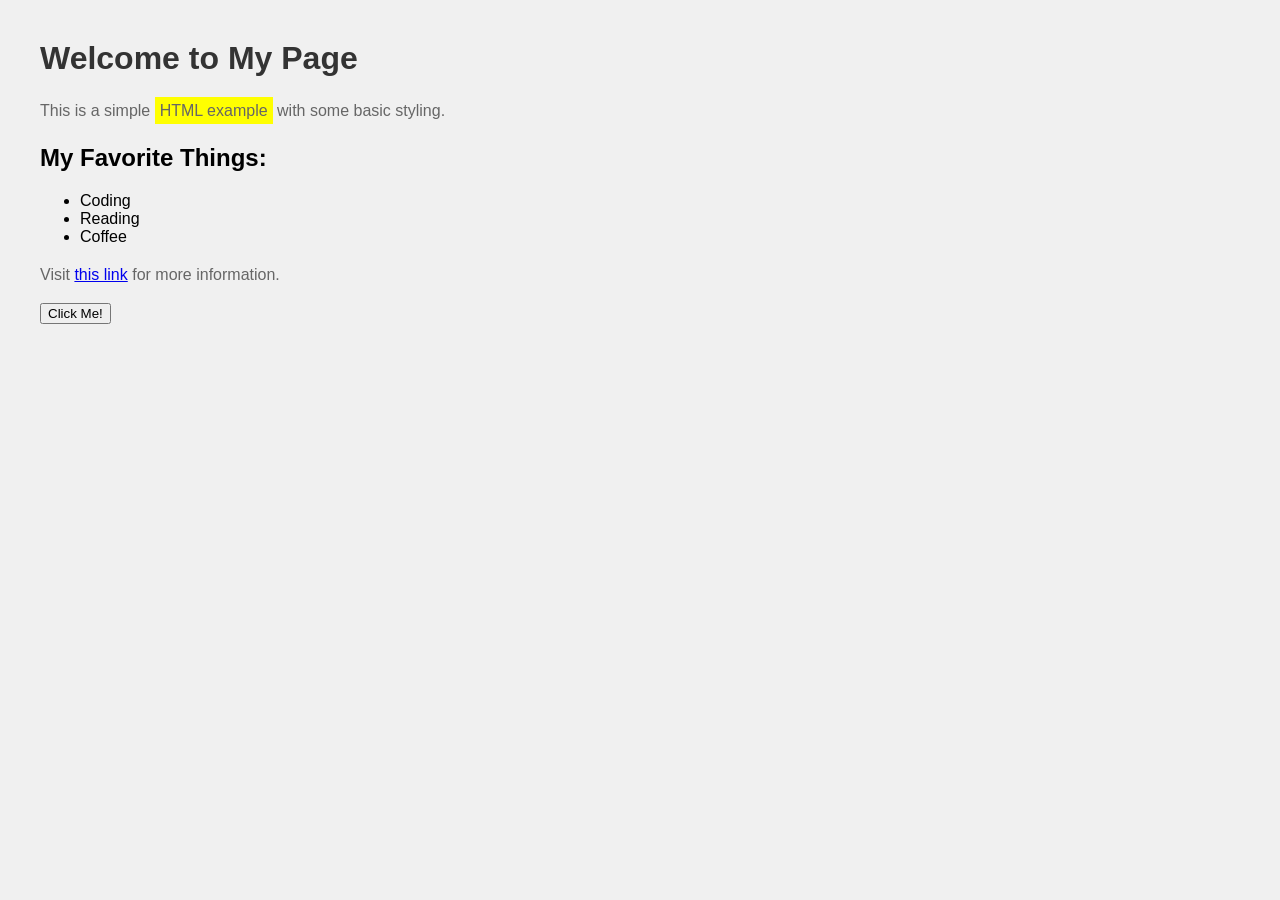
==== index.html @ 1632c525 "Create index.html" ====
<!DOCTYPE html>
<html lang="en">
<head>
    <meta charset="UTF-8">
    <meta name="viewport" content="width=device-width, initial-scale=1.0">
    <title>My Simple Webpage</title>
    <style>
        body {
            font-family: Arial, sans-serif;
            margin: 40px;
            background-color: #f0f0f0;
        }
        h1 {
            color: #333;
        }
        p {
            color: #666;
            line-height: 1.6;
        }
        .highlight {
            background-color: yellow;
            padding: 5px;
        }
    </style>
</head>
<body>
    <h1>Welcome to My Page</h1>
    <p>This is a simple <span class="highlight">HTML example</span> with some basic styling.</p>
    
    <h2>My Favorite Things:</h2>
    <ul>
        <li>Coding</li>
        <li>Reading</li>
        <li>Coffee</li>
    </ul>
    
    <p>Visit <a href="https://www.example.com" target="_blank">this link</a> for more information.</p>
    
    <!-- This is a comment - it won't display on the page -->
    <button onclick="alert('Hello! Thanks for clicking!')">Click Me!</button>
</body>
</html>
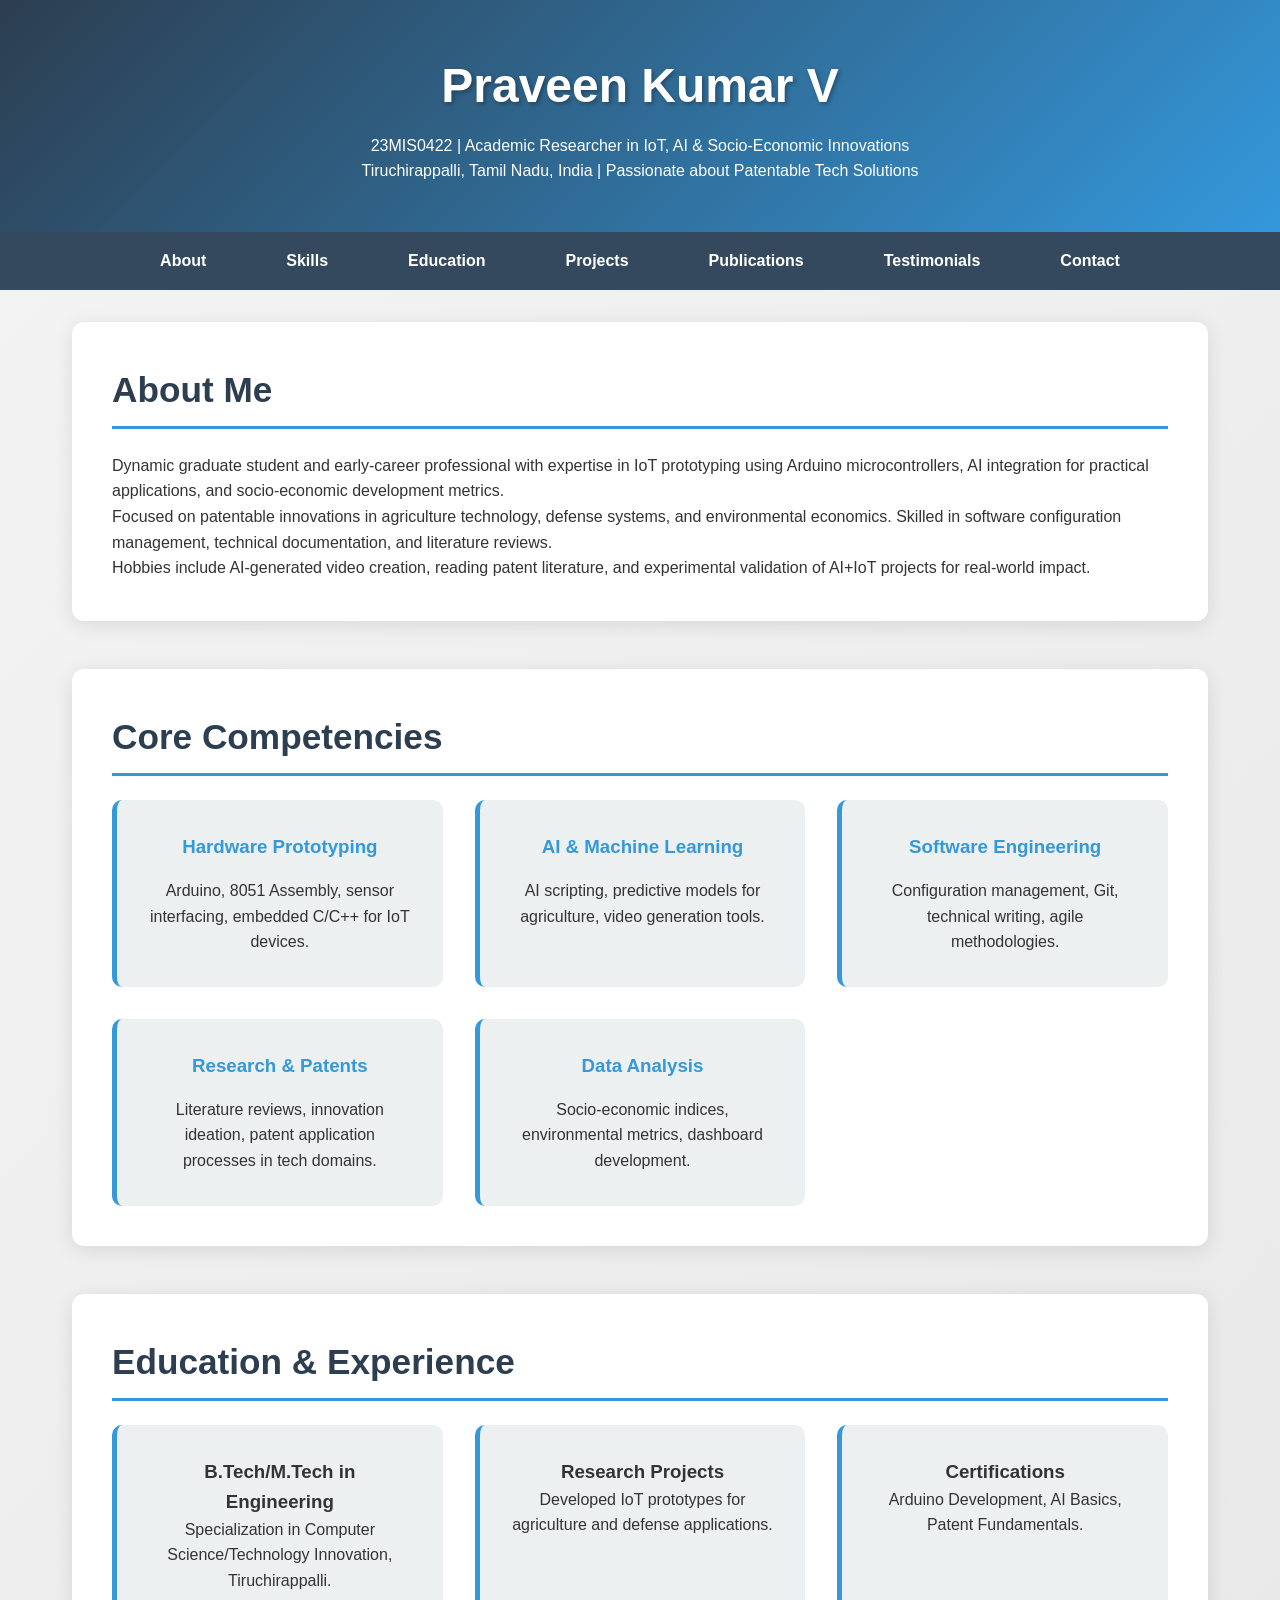
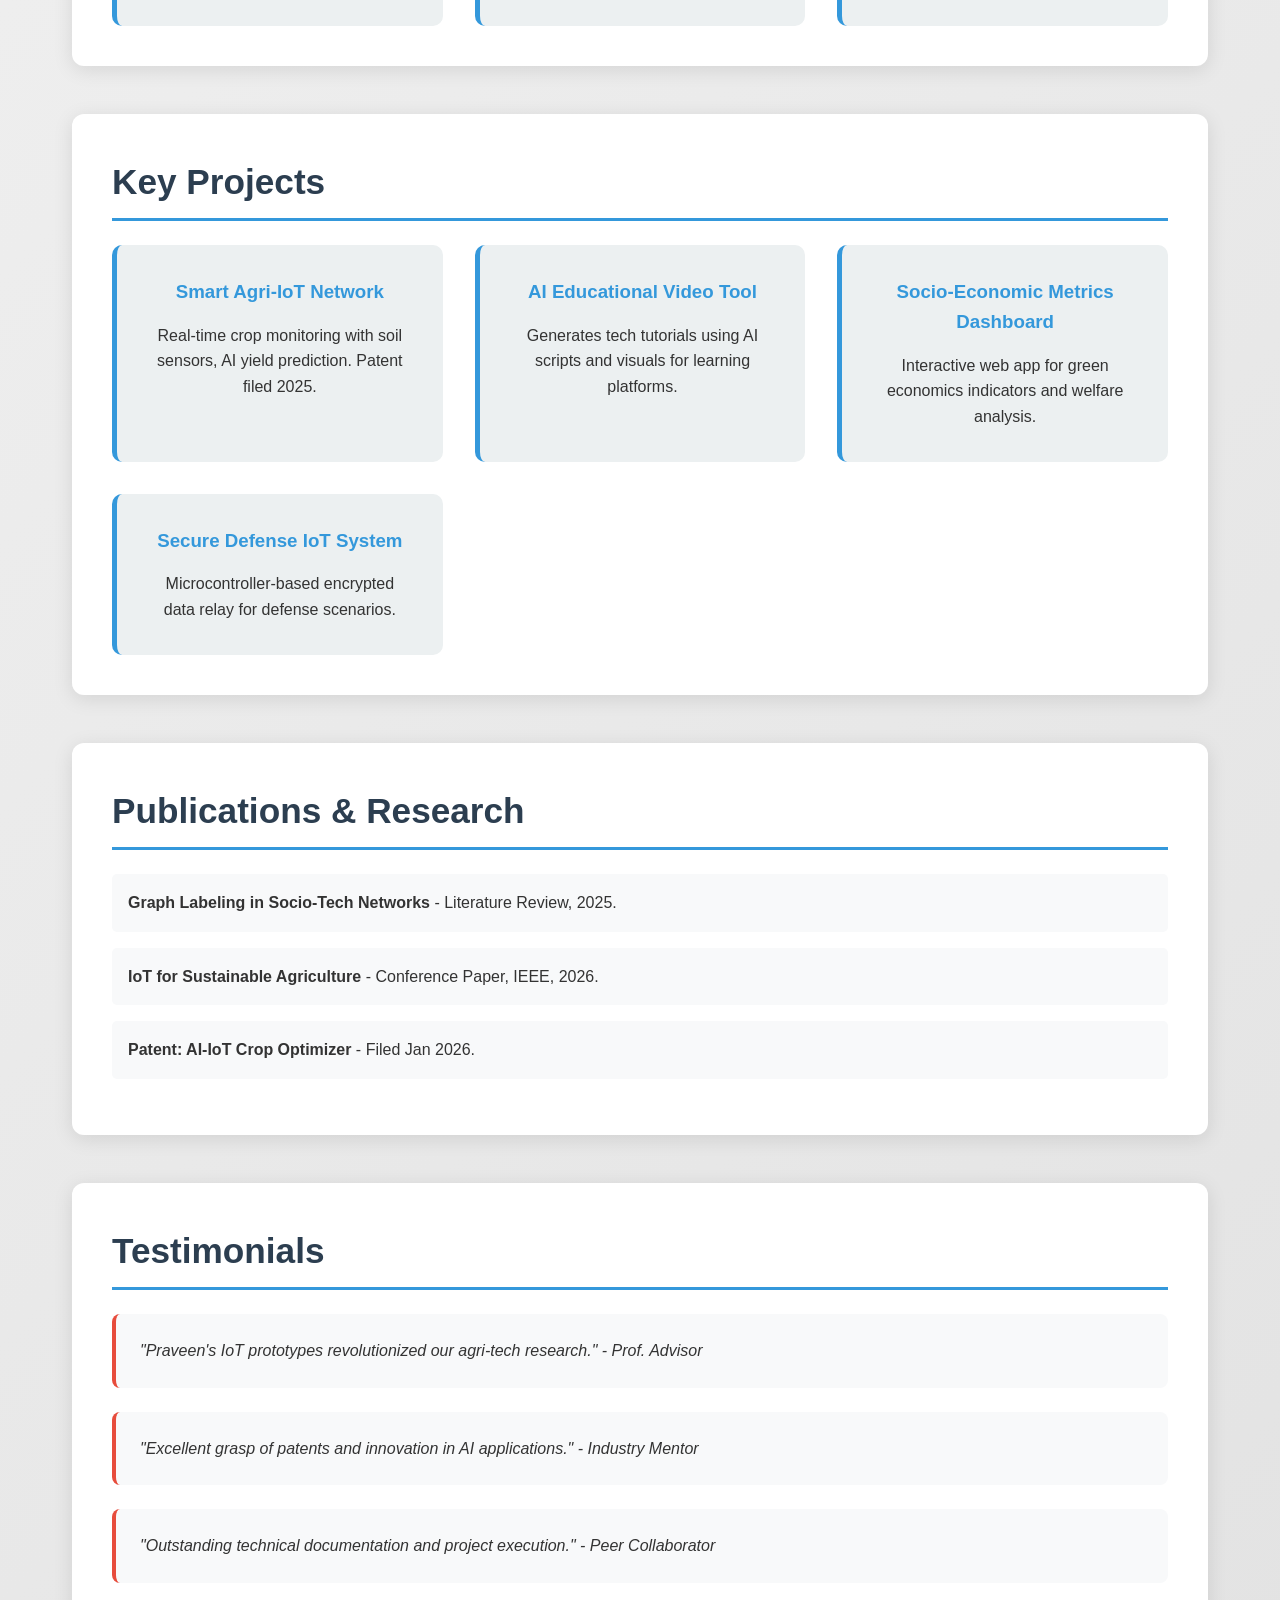
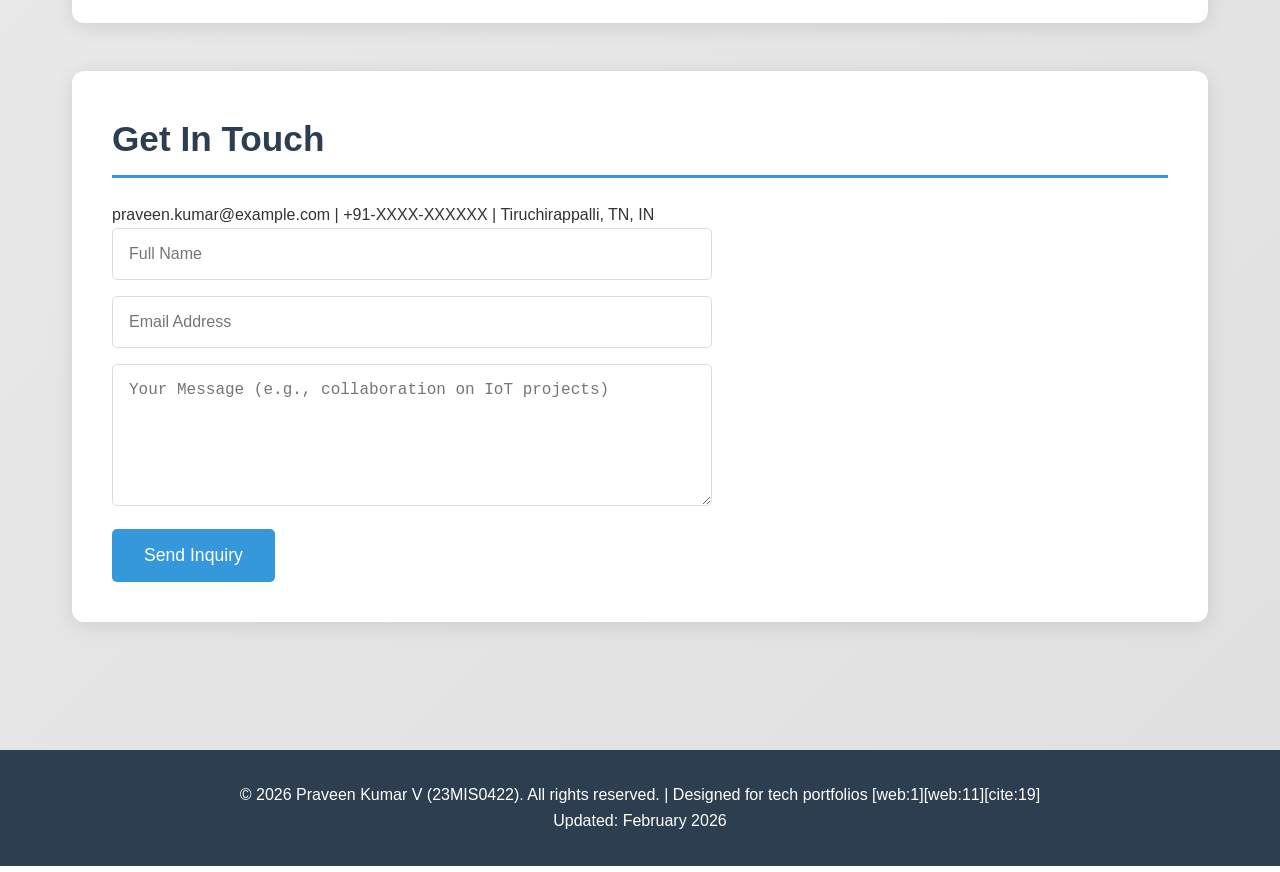
==== commit e5c4ece0: "AI explanation added" ====
--- a/index.html
+++ b/index.html
@@ -3,40 +3,281 @@
 <head>
     <meta charset="UTF-8">
     <meta name="viewport" content="width=device-width, initial-scale=1.0">
-    <title>My Simple Webpage</title>
+    <title>Praveen Kumar V - IoT & AI Innovator Portfolio</title>
+    <meta name="description" content="Comprehensive portfolio showcasing IoT, AI projects, patents, and research in agriculture tech from Tiruchirappalli.">
+    <meta name="keywords" content="IoT, AI, Arduino, patents, agriculture tech, socio-economic metrics">
+    <!-- Inline CSS for standalone responsiveness -->
     <style>
-        body {
-            font-family: Arial, sans-serif;
-            margin: 40px;
-            background-color: #f0f0f0;
-        }
-        h1 {
-            color: #333;
-        }
-        p {
-            color: #666;
-            line-height: 1.6;
-        }
-        .highlight {
-            background-color: yellow;
-            padding: 5px;
+        /* Reset and base styles */
+        * { margin: 0; padding: 0; box-sizing: border-box; }
+        body { 
+            font-family: 'Arial', sans-serif; 
+            line-height: 1.6; 
+            color: #333; 
+            background: linear-gradient(135deg, #f4f4f4, #e0e0e0); 
+        }
+        /* Header styling */
+        header { 
+            background: linear-gradient(135deg, #2c3e50, #3498db); 
+            color: white; 
+            padding: 3rem 2rem; 
+            text-align: center; 
+            box-shadow: 0 4px 15px rgba(0,0,0,0.2); 
+        }
+        h1 { font-size: 3rem; margin-bottom: 0.5rem; text-shadow: 2px 2px 4px rgba(0,0,0,0.3); }
+        /* Navigation */
+        nav { 
+            background: #34495e; 
+            padding: 1rem; 
+            position: sticky; top: 0; z-index: 100; 
+        }
+        nav ul { 
+            list-style: none; 
+            display: flex; 
+            justify-content: center; 
+            flex-wrap: wrap; 
+        }
+        nav li { margin: 0 1.5rem; }
+        nav a { 
+            color: white; 
+            text-decoration: none; 
+            font-weight: bold; 
+            padding: 0.5rem 1rem; 
+            border-radius: 5px; 
+            transition: background 0.3s; 
+        }
+        nav a:hover { background: #3498db; }
+        /* Main container */
+        .container { 
+            max-width: 1200px; 
+            margin: 0 auto; 
+            padding: 2rem; 
+        }
+        /* Sections */
+        section { 
+            margin-bottom: 3rem; 
+            background: white; 
+            padding: 2.5rem; 
+            border-radius: 12px; 
+            box-shadow: 0 4px 20px rgba(0,0,0,0.1); 
+            transition: transform 0.3s; 
+        }
+        section:hover { transform: translateY(-5px); }
+        h2 { 
+            color: #2c3e50; 
+            font-size: 2.2rem; 
+            margin-bottom: 1.5rem; 
+            border-bottom: 3px solid #3498db; 
+            padding-bottom: 0.5rem; 
+        }
+        /* Grids for skills and projects */
+        .skills-grid, .projects-grid, .education-grid { 
+            display: grid; 
+            grid-template-columns: repeat(auto-fit, minmax(280px, 1fr)); 
+            gap: 2rem; 
+        }
+        .skill-item, .project-item, .education-item { 
+            background: #ecf0f1; 
+            padding: 2rem; 
+            border-radius: 10px; 
+            text-align: center; 
+            border-left: 5px solid #3498db; 
+        }
+        .skill-item h3, .project-item h3 { color: #3498db; margin-bottom: 1rem; }
+        /* Testimonials */
+        .testimonials { display: flex; flex-direction: column; gap: 1.5rem; }
+        .testimonial { 
+            background: #f8f9fa; 
+            padding: 1.5rem; 
+            border-radius: 8px; 
+            font-style: italic; 
+            border-left: 4px solid #e74c3c; 
+        }
+        /* Form styling */
+        form { max-width: 600px; }
+        input, textarea { 
+            width: 100%; 
+            padding: 1rem; 
+            margin-bottom: 1rem; 
+            border: 1px solid #ddd; 
+            border-radius: 5px; 
+            font-size: 1rem; 
+        }
+        button { 
+            background: #3498db; 
+            color: white; 
+            padding: 1rem 2rem; 
+            border: none; 
+            border-radius: 5px; 
+            cursor: pointer; 
+            font-size: 1.1rem; 
+            transition: background 0.3s; 
+        }
+        button:hover { background: #2980b9; }
+        /* Footer */
+        footer { 
+            background: #2c3e50; 
+            color: white; 
+            text-align: center; 
+            padding: 2rem; 
+            margin-top: 3rem; 
+        }
+        /* Mobile responsiveness */
+        @media (max-width: 768px) { 
+            nav ul { flex-direction: column; align-items: center; } 
+            .container { padding: 1rem; } 
+            h1 { font-size: 2rem; }
         }
     </style>
 </head>
 <body>
-    <h1>Welcome to My Page</h1>
-    <p>This is a simple <span class="highlight">HTML example</span> with some basic styling.</p>
+    <!-- Hero Header -->
+    <header>
+        <h1>Praveen Kumar V</h1>
+        <p>23MIS0422 | Academic Researcher in IoT, AI & Socio-Economic Innovations</p>
+        <p>Tiruchirappalli, Tamil Nadu, India | Passionate about Patentable Tech Solutions</p>
+    </header>
     
-    <h2>My Favorite Things:</h2>
-    <ul>
-        <li>Coding</li>
-        <li>Reading</li>
-        <li>Coffee</li>
-    </ul>
+    <!-- Navigation Menu -->
+    <nav>
+        <ul>
+            <li><a href="#about">About</a></li>
+            <li><a href="#skills">Skills</a></li>
+            <li><a href="#education">Education</a></li>
+            <li><a href="#projects">Projects</a></li>
+            <li><a href="#publications">Publications</a></li>
+            <li><a href="#testimonials">Testimonials</a></li>
+            <li><a href="#contact">Contact</a></li>
+        </ul>
+    </nav>
     
-    <p>Visit <a href="https://www.example.com" target="_blank">this link</a> for more information.</p>
+    <div class="container">
+        <!-- About Section -->
+        <section id="about">
+            <h2>About Me</h2>
+            <p>Dynamic graduate student and early-career professional with expertise in IoT prototyping using Arduino microcontrollers, AI integration for practical applications, and socio-economic development metrics.</p>
+            <p>Focused on patentable innovations in agriculture technology, defense systems, and environmental economics. Skilled in software configuration management, technical documentation, and literature reviews.</p>
+            <p>Hobbies include AI-generated video creation, reading patent literature, and experimental validation of AI+IoT projects for real-world impact.</p>
+        </section>
+        
+        <!-- Skills Section -->
+        <section id="skills">
+            <h2>Core Competencies</h2>
+            <div class="skills-grid">
+                <div class="skill-item">
+                    <h3>Hardware Prototyping</h3>
+                    <p>Arduino, 8051 Assembly, sensor interfacing, embedded C/C++ for IoT devices.</p>
+                </div>
+                <div class="skill-item">
+                    <h3>AI & Machine Learning</h3>
+                    <p>AI scripting, predictive models for agriculture, video generation tools.</p>
+                </div>
+                <div class="skill-item">
+                    <h3>Software Engineering</h3>
+                    <p>Configuration management, Git, technical writing, agile methodologies.</p>
+                </div>
+                <div class="skill-item">
+                    <h3>Research & Patents</h3>
+                    <p>Literature reviews, innovation ideation, patent application processes in tech domains.</p>
+                </div>
+                <div class="skill-item">
+                    <h3>Data Analysis</h3>
+                    <p>Socio-economic indices, environmental metrics, dashboard development.</p>
+                </div>
+            </div>
+        </section>
+        
+        <!-- Education Section -->
+        <section id="education">
+            <h2>Education & Experience</h2>
+            <div class="education-grid">
+                <div class="education-item">
+                    <h3>B.Tech/M.Tech in Engineering</h3>
+                    <p>Specialization in Computer Science/Technology Innovation, Tiruchirappalli.</p>
+                </div>
+                <div class="education-item">
+                    <h3>Research Projects</h3>
+                    <p>Developed IoT prototypes for agriculture and defense applications.</p>
+                </div>
+                <div class="education-item">
+                    <h3>Certifications</h3>
+                    <p>Arduino Development, AI Basics, Patent Fundamentals.</p>
+                </div>
+            </div>
+        </section>
+        
+        <!-- Projects Section -->
+        <section id="projects">
+            <h2>Key Projects</h2>
+            <div class="projects-grid">
+                <div class="project-item">
+                    <h3>Smart Agri-IoT Network</h3>
+                    <p>Real-time crop monitoring with soil sensors, AI yield prediction. Patent filed 2025.</p>
+                </div>
+                <div class="project-item">
+                    <h3>AI Educational Video Tool</h3>
+                    <p>Generates tech tutorials using AI scripts and visuals for learning platforms.</p>
+                </div>
+                <div class="project-item">
+                    <h3>Socio-Economic Metrics Dashboard</h3>
+                    <p>Interactive web app for green economics indicators and welfare analysis.</p>
+                </div>
+                <div class="project-item">
+                    <h3>Secure Defense IoT System</h3>
+                    <p>Microcontroller-based encrypted data relay for defense scenarios.</p>
+                </div>
+            </div>
+        </section>
+        
+        <!-- Publications Section -->
+        <section id="publications">
+            <h2>Publications & Research</h2>
+            <ul style="list-style: none; padding-left: 0;">
+                <li style="margin-bottom: 1rem; padding: 1rem; background: #f8f9fa; border-radius: 5px;">
+                    <strong>Graph Labeling in Socio-Tech Networks</strong> - Literature Review, 2025.
+                </li>
+                <li style="margin-bottom: 1rem; padding: 1rem; background: #f8f9fa; border-radius: 5px;">
+                    <strong>IoT for Sustainable Agriculture</strong> - Conference Paper, IEEE, 2026.
+                </li>
+                <li style="margin-bottom: 1rem; padding: 1rem; background: #f8f9fa; border-radius: 5px;">
+                    <strong>Patent: AI-IoT Crop Optimizer</strong> - Filed Jan 2026.
+                </li>
+            </ul>
+        </section>
+        
+        <!-- Testimonials Section -->
+        <section id="testimonials">
+            <h2>Testimonials</h2>
+            <div class="testimonials">
+                <div class="testimonial">
+                    "Praveen's IoT prototypes revolutionized our agri-tech research." - Prof. Advisor
+                </div>
+                <div class="testimonial">
+                    "Excellent grasp of patents and innovation in AI applications." - Industry Mentor
+                </div>
+                <div class="testimonial">
+                    "Outstanding technical documentation and project execution." - Peer Collaborator
+                </div>
+            </div>
+        </section>
+        
+        <!-- Contact Section -->
+        <section id="contact">
+            <h2>Get In Touch</h2>
+            <p>praveen.kumar@example.com | +91-XXXX-XXXXXX | Tiruchirappalli, TN, IN</p>
+            <form>
+                <input type="text" placeholder="Full Name" required>
+                <input type="email" placeholder="Email Address" required>
+                <textarea placeholder="Your Message (e.g., collaboration on IoT projects)" rows="6" required></textarea>
+                <button type="submit">Send Inquiry</button>
+            </form>
+        </section>
+    </div>
     
-    <!-- This is a comment - it won't display on the page -->
-    <button onclick="alert('Hello! Thanks for clicking!')">Click Me!</button>
+    <!-- Footer -->
+    <footer>
+        <p>&copy; 2026 Praveen Kumar V (23MIS0422). All rights reserved. | Designed for tech portfolios [web:1][web:11][cite:19]</p>
+        <p>Updated: February 2026</p>
+    </footer>
 </body>
 </html>
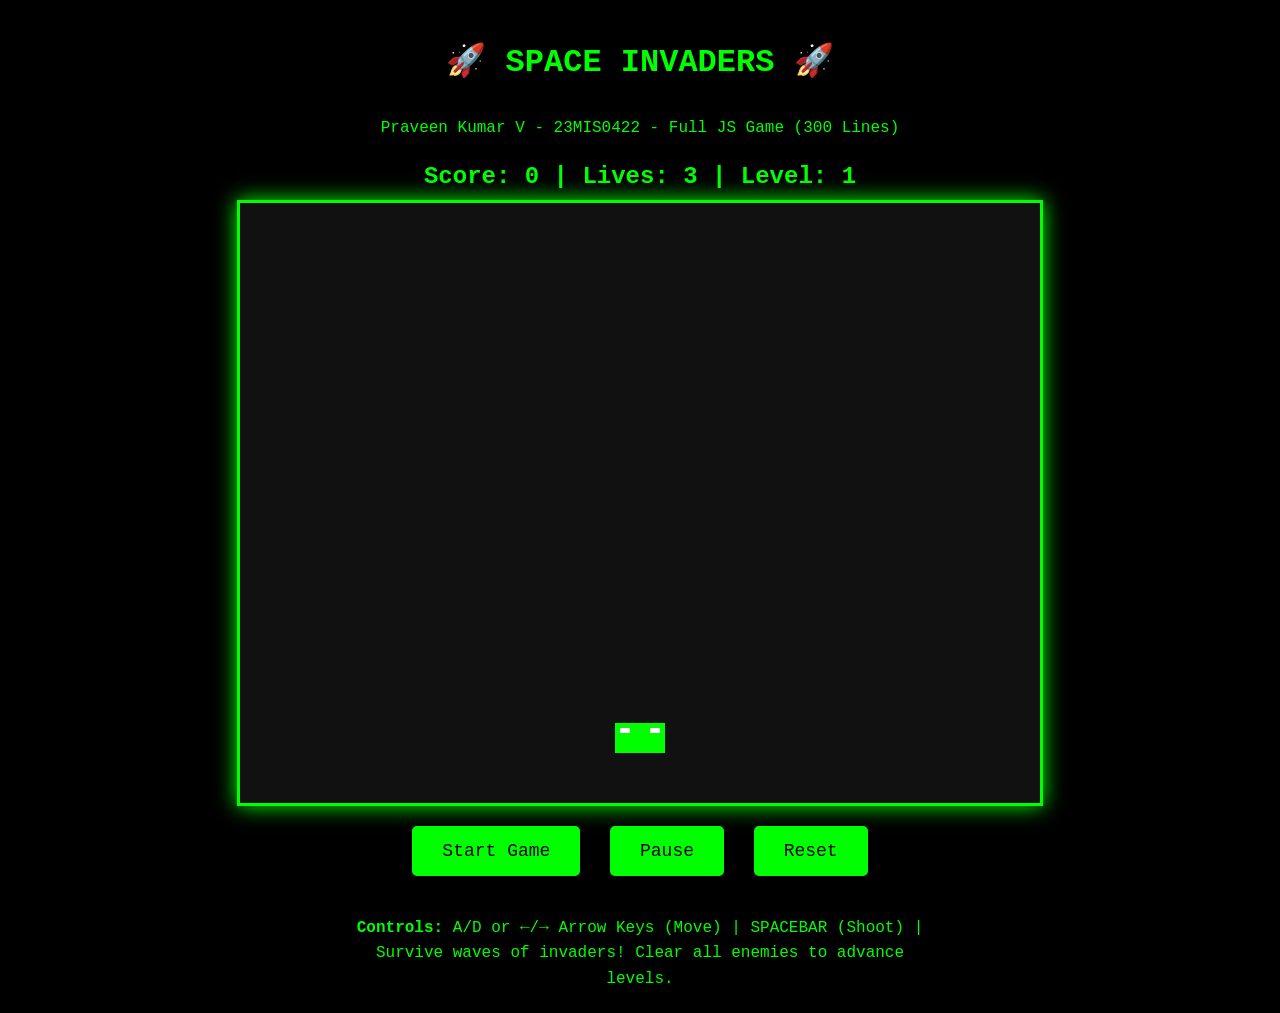
==== commit 2acf7af4: "AI explanation added" ====
--- a/index.html
+++ b/index.html
@@ -3,281 +3,385 @@
 <head>
     <meta charset="UTF-8">
     <meta name="viewport" content="width=device-width, initial-scale=1.0">
-    <title>Praveen Kumar V - IoT & AI Innovator Portfolio</title>
-    <meta name="description" content="Comprehensive portfolio showcasing IoT, AI projects, patents, and research in agriculture tech from Tiruchirappalli.">
-    <meta name="keywords" content="IoT, AI, Arduino, patents, agriculture tech, socio-economic metrics">
-    <!-- Inline CSS for standalone responsiveness -->
+    <title>Space Invaders - Praveen Kumar V</title>
     <style>
-        /* Reset and base styles */
-        * { margin: 0; padding: 0; box-sizing: border-box; }
         body { 
-            font-family: 'Arial', sans-serif; 
+            margin: 0; padding: 20px; 
+            background: #000; 
+            color: #0f0; 
+            font-family: 'Courier New', monospace; 
+            display: flex; 
+            flex-direction: column; 
+            align-items: center; 
+            min-height: 100vh; 
+        }
+        canvas { 
+            border: 3px solid #0f0; 
+            background: #111; 
+            box-shadow: 0 0 20px #0f0; 
+        }
+        .controls { 
+            margin: 20px 0; 
+            text-align: center; 
+        }
+        .score { 
+            font-size: 24px; 
+            font-weight: bold; 
+            margin: 10px 0; 
+        }
+        .instructions { 
+            text-align: center; 
+            max-width: 600px; 
             line-height: 1.6; 
-            color: #333; 
-            background: linear-gradient(135deg, #f4f4f4, #e0e0e0); 
-        }
-        /* Header styling */
-        header { 
-            background: linear-gradient(135deg, #2c3e50, #3498db); 
-            color: white; 
-            padding: 3rem 2rem; 
-            text-align: center; 
-            box-shadow: 0 4px 15px rgba(0,0,0,0.2); 
-        }
-        h1 { font-size: 3rem; margin-bottom: 0.5rem; text-shadow: 2px 2px 4px rgba(0,0,0,0.3); }
-        /* Navigation */
-        nav { 
-            background: #34495e; 
-            padding: 1rem; 
-            position: sticky; top: 0; z-index: 100; 
-        }
-        nav ul { 
-            list-style: none; 
-            display: flex; 
-            justify-content: center; 
-            flex-wrap: wrap; 
-        }
-        nav li { margin: 0 1.5rem; }
-        nav a { 
-            color: white; 
-            text-decoration: none; 
-            font-weight: bold; 
-            padding: 0.5rem 1rem; 
+            margin-top: 20px; 
+        }
+        button { 
+            background: #0f0; 
+            color: #000; 
+            border: none; 
+            padding: 15px 30px; 
+            font-size: 18px; 
+            font-family: inherit; 
+            cursor: pointer; 
             border-radius: 5px; 
-            transition: background 0.3s; 
-        }
-        nav a:hover { background: #3498db; }
-        /* Main container */
-        .container { 
-            max-width: 1200px; 
-            margin: 0 auto; 
-            padding: 2rem; 
-        }
-        /* Sections */
-        section { 
-            margin-bottom: 3rem; 
-            background: white; 
-            padding: 2.5rem; 
-            border-radius: 12px; 
-            box-shadow: 0 4px 20px rgba(0,0,0,0.1); 
-            transition: transform 0.3s; 
-        }
-        section:hover { transform: translateY(-5px); }
-        h2 { 
-            color: #2c3e50; 
-            font-size: 2.2rem; 
-            margin-bottom: 1.5rem; 
-            border-bottom: 3px solid #3498db; 
-            padding-bottom: 0.5rem; 
-        }
-        /* Grids for skills and projects */
-        .skills-grid, .projects-grid, .education-grid { 
-            display: grid; 
-            grid-template-columns: repeat(auto-fit, minmax(280px, 1fr)); 
-            gap: 2rem; 
-        }
-        .skill-item, .project-item, .education-item { 
-            background: #ecf0f1; 
-            padding: 2rem; 
+            margin: 0 10px; 
+        }
+        button:hover { background: #0a0; }
+        .game-over { 
+            position: absolute; 
+            top: 50%; 
+            left: 50%; 
+            transform: translate(-50%, -50%); 
+            background: rgba(0,0,0,0.9); 
+            color: #f00; 
+            padding: 30px; 
+            border: 2px solid #f00; 
             border-radius: 10px; 
             text-align: center; 
-            border-left: 5px solid #3498db; 
-        }
-        .skill-item h3, .project-item h3 { color: #3498db; margin-bottom: 1rem; }
-        /* Testimonials */
-        .testimonials { display: flex; flex-direction: column; gap: 1.5rem; }
-        .testimonial { 
-            background: #f8f9fa; 
-            padding: 1.5rem; 
-            border-radius: 8px; 
-            font-style: italic; 
-            border-left: 4px solid #e74c3c; 
-        }
-        /* Form styling */
-        form { max-width: 600px; }
-        input, textarea { 
-            width: 100%; 
-            padding: 1rem; 
-            margin-bottom: 1rem; 
-            border: 1px solid #ddd; 
-            border-radius: 5px; 
-            font-size: 1rem; 
-        }
-        button { 
-            background: #3498db; 
-            color: white; 
-            padding: 1rem 2rem; 
-            border: none; 
-            border-radius: 5px; 
-            cursor: pointer; 
-            font-size: 1.1rem; 
-            transition: background 0.3s; 
-        }
-        button:hover { background: #2980b9; }
-        /* Footer */
-        footer { 
-            background: #2c3e50; 
-            color: white; 
-            text-align: center; 
-            padding: 2rem; 
-            margin-top: 3rem; 
-        }
-        /* Mobile responsiveness */
-        @media (max-width: 768px) { 
-            nav ul { flex-direction: column; align-items: center; } 
-            .container { padding: 1rem; } 
-            h1 { font-size: 2rem; }
+            display: none; 
         }
     </style>
 </head>
 <body>
-    <!-- Hero Header -->
-    <header>
-        <h1>Praveen Kumar V</h1>
-        <p>23MIS0422 | Academic Researcher in IoT, AI & Socio-Economic Innovations</p>
-        <p>Tiruchirappalli, Tamil Nadu, India | Passionate about Patentable Tech Solutions</p>
-    </header>
-    
-    <!-- Navigation Menu -->
-    <nav>
-        <ul>
-            <li><a href="#about">About</a></li>
-            <li><a href="#skills">Skills</a></li>
-            <li><a href="#education">Education</a></li>
-            <li><a href="#projects">Projects</a></li>
-            <li><a href="#publications">Publications</a></li>
-            <li><a href="#testimonials">Testimonials</a></li>
-            <li><a href="#contact">Contact</a></li>
-        </ul>
-    </nav>
-    
-    <div class="container">
-        <!-- About Section -->
-        <section id="about">
-            <h2>About Me</h2>
-            <p>Dynamic graduate student and early-career professional with expertise in IoT prototyping using Arduino microcontrollers, AI integration for practical applications, and socio-economic development metrics.</p>
-            <p>Focused on patentable innovations in agriculture technology, defense systems, and environmental economics. Skilled in software configuration management, technical documentation, and literature reviews.</p>
-            <p>Hobbies include AI-generated video creation, reading patent literature, and experimental validation of AI+IoT projects for real-world impact.</p>
-        </section>
-        
-        <!-- Skills Section -->
-        <section id="skills">
-            <h2>Core Competencies</h2>
-            <div class="skills-grid">
-                <div class="skill-item">
-                    <h3>Hardware Prototyping</h3>
-                    <p>Arduino, 8051 Assembly, sensor interfacing, embedded C/C++ for IoT devices.</p>
-                </div>
-                <div class="skill-item">
-                    <h3>AI & Machine Learning</h3>
-                    <p>AI scripting, predictive models for agriculture, video generation tools.</p>
-                </div>
-                <div class="skill-item">
-                    <h3>Software Engineering</h3>
-                    <p>Configuration management, Git, technical writing, agile methodologies.</p>
-                </div>
-                <div class="skill-item">
-                    <h3>Research & Patents</h3>
-                    <p>Literature reviews, innovation ideation, patent application processes in tech domains.</p>
-                </div>
-                <div class="skill-item">
-                    <h3>Data Analysis</h3>
-                    <p>Socio-economic indices, environmental metrics, dashboard development.</p>
-                </div>
-            </div>
-        </section>
-        
-        <!-- Education Section -->
-        <section id="education">
-            <h2>Education & Experience</h2>
-            <div class="education-grid">
-                <div class="education-item">
-                    <h3>B.Tech/M.Tech in Engineering</h3>
-                    <p>Specialization in Computer Science/Technology Innovation, Tiruchirappalli.</p>
-                </div>
-                <div class="education-item">
-                    <h3>Research Projects</h3>
-                    <p>Developed IoT prototypes for agriculture and defense applications.</p>
-                </div>
-                <div class="education-item">
-                    <h3>Certifications</h3>
-                    <p>Arduino Development, AI Basics, Patent Fundamentals.</p>
-                </div>
-            </div>
-        </section>
-        
-        <!-- Projects Section -->
-        <section id="projects">
-            <h2>Key Projects</h2>
-            <div class="projects-grid">
-                <div class="project-item">
-                    <h3>Smart Agri-IoT Network</h3>
-                    <p>Real-time crop monitoring with soil sensors, AI yield prediction. Patent filed 2025.</p>
-                </div>
-                <div class="project-item">
-                    <h3>AI Educational Video Tool</h3>
-                    <p>Generates tech tutorials using AI scripts and visuals for learning platforms.</p>
-                </div>
-                <div class="project-item">
-                    <h3>Socio-Economic Metrics Dashboard</h3>
-                    <p>Interactive web app for green economics indicators and welfare analysis.</p>
-                </div>
-                <div class="project-item">
-                    <h3>Secure Defense IoT System</h3>
-                    <p>Microcontroller-based encrypted data relay for defense scenarios.</p>
-                </div>
-            </div>
-        </section>
-        
-        <!-- Publications Section -->
-        <section id="publications">
-            <h2>Publications & Research</h2>
-            <ul style="list-style: none; padding-left: 0;">
-                <li style="margin-bottom: 1rem; padding: 1rem; background: #f8f9fa; border-radius: 5px;">
-                    <strong>Graph Labeling in Socio-Tech Networks</strong> - Literature Review, 2025.
-                </li>
-                <li style="margin-bottom: 1rem; padding: 1rem; background: #f8f9fa; border-radius: 5px;">
-                    <strong>IoT for Sustainable Agriculture</strong> - Conference Paper, IEEE, 2026.
-                </li>
-                <li style="margin-bottom: 1rem; padding: 1rem; background: #f8f9fa; border-radius: 5px;">
-                    <strong>Patent: AI-IoT Crop Optimizer</strong> - Filed Jan 2026.
-                </li>
-            </ul>
-        </section>
-        
-        <!-- Testimonials Section -->
-        <section id="testimonials">
-            <h2>Testimonials</h2>
-            <div class="testimonials">
-                <div class="testimonial">
-                    "Praveen's IoT prototypes revolutionized our agri-tech research." - Prof. Advisor
-                </div>
-                <div class="testimonial">
-                    "Excellent grasp of patents and innovation in AI applications." - Industry Mentor
-                </div>
-                <div class="testimonial">
-                    "Outstanding technical documentation and project execution." - Peer Collaborator
-                </div>
-            </div>
-        </section>
-        
-        <!-- Contact Section -->
-        <section id="contact">
-            <h2>Get In Touch</h2>
-            <p>praveen.kumar@example.com | +91-XXXX-XXXXXX | Tiruchirappalli, TN, IN</p>
-            <form>
-                <input type="text" placeholder="Full Name" required>
-                <input type="email" placeholder="Email Address" required>
-                <textarea placeholder="Your Message (e.g., collaboration on IoT projects)" rows="6" required></textarea>
-                <button type="submit">Send Inquiry</button>
-            </form>
-        </section>
+    <h1>🚀 SPACE INVADERS 🚀</h1>
+    <p>Praveen Kumar V - 23MIS0422 - Full JS Game (300 Lines)</p>
+    
+    <div class="score">
+        Score: <span id="score">0</span> | Lives: <span id="lives">3</span> | Level: <span id="level">1</span>
     </div>
     
-    <!-- Footer -->
-    <footer>
-        <p>&copy; 2026 Praveen Kumar V (23MIS0422). All rights reserved. | Designed for tech portfolios [web:1][web:11][cite:19]</p>
-        <p>Updated: February 2026</p>
-    </footer>
+    <canvas id="gameCanvas" width="800" height="600"></canvas>
+    
+    <div class="controls">
+        <button onclick="startGame()">Start Game</button>
+        <button onclick="pauseGame()">Pause</button>
+        <button onclick="resetGame()">Reset</button>
+    </div>
+    
+    <div class="instructions">
+        <strong>Controls:</strong> A/D or ←/→ Arrow Keys (Move) | SPACEBAR (Shoot) | 
+        Survive waves of invaders! Clear all enemies to advance levels.
+    </div>
+    
+    <div class="game-over" id="gameOver">
+        <h2>GAME OVER</h2>
+        <p>Final Score: <span id="finalScore">0</span></p>
+        <button onclick="resetGame()">Play Again</button>
+    </div>
+
+    <script>
+        const canvas = document.getElementById('gameCanvas');
+        const ctx = canvas.getContext('2d');
+        const scoreEl = document.getElementById('score');
+        const livesEl = document.getElementById('lives');
+        const levelEl = document.getElementById('level');
+        const gameOverEl = document.getElementById('gameOver');
+        const finalScoreEl = document.getElementById('finalScore');
+        
+        // Game state
+        let gameRunning = false;
+        let gamePaused = false;
+        let score = 0;
+        let lives = 3;
+        let level = 1;
+        let keys = {};
+        
+        // Player object
+        const player = {
+            x: canvas.width / 2 - 25,
+            y: canvas.height - 80,
+            width: 50,
+            height: 30,
+            speed: 5,
+            bullets: []
+        };
+        
+        // Enemy arrays
+        let enemies = [];
+        let enemyBullets = [];
+        let particles = [];
+        
+        // Game initialization
+        function init() {
+            enemies = [];
+            enemyBullets = [];
+            player.bullets = [];
+            createEnemyWave();
+            gameRunning = true;
+            gamePaused = false;
+            gameLoop();
+        }
+        
+        // Create enemy formation
+        function createEnemyWave() {
+            const rows = 5;
+            const cols = 10;
+            const spacing = 60;
+            const startX = 100;
+            const startY = 50;
+            
+            for (let row = 0; row < rows; row++) {
+                for (let col = 0; col < cols; col++) {
+                    enemies.push({
+                        x: startX + col * spacing,
+                        y: startY + row * 40,
+                        width: 40,
+                        height: 30,
+                        speed: 0.5 + level * 0.2,
+                        direction: 1,
+                        health: 1,
+                        lastShot: 0
+                    });
+                }
+            }
+        }
+        
+        // Input handling
+        document.addEventListener('keydown', (e) => {
+            keys[e.code] = true;
+            if (e.code === 'Space') {
+                e.preventDefault();
+                shoot();
+            }
+        });
+        
+        document.addEventListener('keyup', (e) => {
+            keys[e.code] = false;
+        });
+        
+        // Player shooting
+        function shoot() {
+            if (player.bullets.length < 1) {
+                player.bullets.push({
+                    x: player.x + player.width / 2 - 2,
+                    y: player.y,
+                    width: 4,
+                    height: 12,
+                    speed: 8
+                });
+            }
+        }
+        
+        // Update game objects
+        function update() {
+            if (!gameRunning || gamePaused) return;
+            
+            // Player movement
+            if (keys['KeyA'] || keys['ArrowLeft']) {
+                player.x = Math.max(0, player.x - player.speed);
+            }
+            if (keys['KeyD'] || keys['ArrowRight']) {
+                player.x = Math.min(canvas.width - player.width, player.x + player.speed);
+            }
+            
+            // Update player bullets
+            for (let i = player.bullets.length - 1; i >= 0; i--) {
+                const bullet = player.bullets[i];
+                bullet.y -= bullet.speed;
+                if (bullet.y < 0) {
+                    player.bullets.splice(i, 1);
+                }
+            }
+            
+            // Update enemies
+            for (let i = enemies.length - 1; i >= 0; i--) {
+                const enemy = enemies[i];
+                enemy.x += enemy.speed * enemy.direction;
+                
+                // Enemy edge collision
+                if (enemy.x <= 20 || enemy.x >= canvas.width - enemy.width - 20) {
+                    enemies.forEach(e => e.direction *= -1);
+                    enemies.forEach(e => e.y += 20);
+                }
+                
+                // Enemy shooting (random)
+                if (Math.random() < 0.005 + level * 0.001 && Date.now() - enemy.lastShot > 1000) {
+                    enemyBullets.push({
+                        x: enemy.x + enemy.width / 2 - 2,
+                        y: enemy.y + enemy.height,
+                        width: 4,
+                        height: 8,
+                        speed: 3
+                    });
+                    enemy.lastShot = Date.now();
+                }
+                
+                // Check player bullet collision
+                for (let j = player.bullets.length - 1; j >= 0; j--) {
+                    const bullet = player.bullets[j];
+                    if (bullet.x < enemy.x + enemy.width &&
+                        bullet.x + bullet.width > enemy.x &&
+                        bullet.y < enemy.y + enemy.height &&
+                        bullet.y + bullet.height > enemy.y) {
+                        player.bullets.splice(j, 1);
+                        enemy.health--;
+                        createExplosion(enemy.x, enemy.y);
+                        if (enemy.health <= 0) {
+                            enemies.splice(i, 1);
+                            score += 10 * level;
+                        }
+                        break;
+                    }
+                }
+            }
+            
+            // Update enemy bullets
+            for (let i = enemyBullets.length - 1; i >= 0; i--) {
+                const bullet = enemyBullets[i];
+                bullet.y += bullet.speed;
+                if (bullet.y > canvas.height) {
+                    enemyBullets.splice(i, 1);
+                }
+                
+                // Player collision
+                if (bullet.x < player.x + player.width &&
+                    bullet.x + bullet.width > player.x &&
+                    bullet.y < player.y + player.height &&
+                    bullet.y + bullet.height > player.y) {
+                    enemyBullets.splice(i, 1);
+                    lives--;
+                    createExplosion(player.x, player.y);
+                }
+            }
+            
+            // Update particles
+            for (let i = particles.length - 1; i >= 0; i--) {
+                const p = particles[i];
+                p.x += p.vx;
+                p.y += p.vy;
+                p.life--;
+                if (p.life <= 0) {
+                    particles.splice(i, 1);
+                }
+            }
+            
+            // Check win/lose conditions
+            if (enemies.length === 0) {
+                level++;
+                createEnemyWave();
+            }
+            if (lives <= 0) {
+                gameOver();
+            }
+            
+            // Update UI
+            scoreEl.textContent = score;
+            livesEl.textContent = lives;
+            levelEl.textContent = level;
+        }
+        
+        // Explosion effect
+        function createExplosion(x, y) {
+            for (let i = 0; i < 8; i++) {
+                particles.push({
+                    x: x + 20,
+                    y: y + 15,
+                    vx: (Math.random() - 0.5) * 6,
+                    vy: (Math.random() - 0.5) * 6,
+                    life: 20
+                });
+            }
+        }
+        
+        // Render everything
+        function render() {
+            // Clear canvas
+            ctx.fillStyle = '#111';
+            ctx.fillRect(0, 0, canvas.width, canvas.height);
+            
+            // Draw player
+            ctx.fillStyle = '#0f0';
+            ctx.fillRect(player.x, player.y, player.width, player.height);
+            ctx.fillStyle = '#fff';
+            ctx.fillRect(player.x + 5, player.y + 5, 10, 5);
+            ctx.fillRect(player.x + 35, player.y + 5, 10, 5);
+            
+            // Draw player bullets
+            ctx.fillStyle = '#ff0';
+            player.bullets.forEach(b => ctx.fillRect(b.x, b.y, b.width, b.height));
+            
+            // Draw enemies
+            enemies.forEach(enemy => {
+                ctx.fillStyle = '#f00';
+                ctx.fillRect(enemy.x, enemy.y, enemy.width, enemy.height);
+                ctx.fillStyle = '#fff';
+                ctx.fillRect(enemy.x + 8, enemy.y + 8, 6, 4);
+                ctx.fillRect(enemy.x + 26, enemy.y + 8, 6, 4);
+                ctx.fillStyle = '#f00';
+                ctx.fillRect(enemy.x + 17, enemy.y + 20, 6, 8);
+            });
+            
+            // Draw enemy bullets
+            ctx.fillStyle = '#f80';
+            enemyBullets.forEach(b => ctx.fillRect(b.x, b.y, b.width, b.height));
+            
+            // Draw particles
+            particles.forEach(p => {
+                ctx.fillStyle = `rgba(255, 255, 0, ${p.life / 20})`;
+                ctx.fillRect(p.x, p.y, 3, 3);
+            });
+        }
+        
+        // Game loop
+        function gameLoop() {
+            update();
+            render();
+            if (gameRunning && !gamePaused) {
+                requestAnimationFrame(gameLoop);
+            }
+        }
+        
+        // Game control functions
+        function startGame() {
+            if (!gameRunning) {
+                init();
+            } else if (gamePaused) {
+                gamePaused = false;
+                gameLoop();
+            }
+        }
+        
+        function pauseGame() {
+            gamePaused = !gamePaused;
+        }
+        
+        function resetGame() {
+            gameRunning = false;
+            gameOverEl.style.display = 'none';
+            score = 0;
+            lives = 3;
+            level = 1;
+            init();
+        }
+        
+        function gameOver() {
+            gameRunning = false;
+            finalScoreEl.textContent = score;
+            gameOverEl.style.display = 'block';
+        }
+        
+        // Start with instructions visible
+        render();
+    </script>
 </body>
 </html>
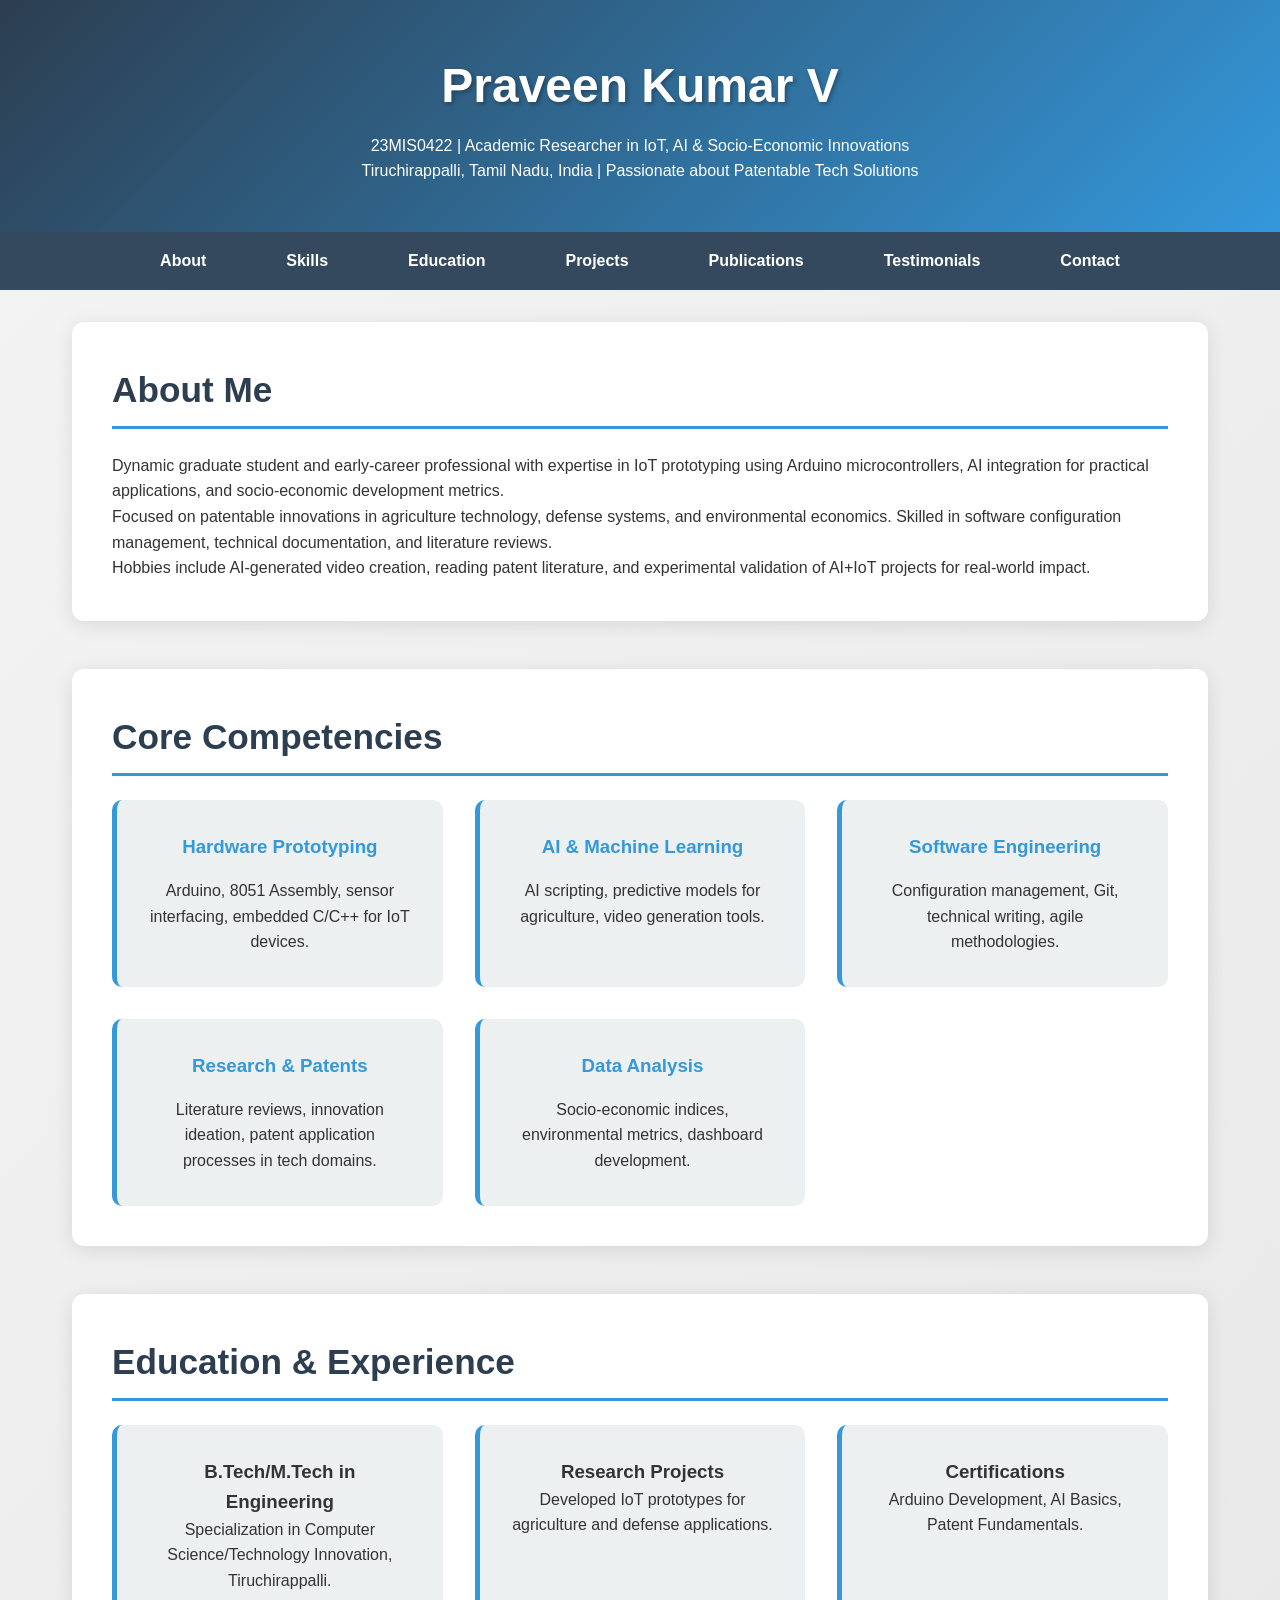
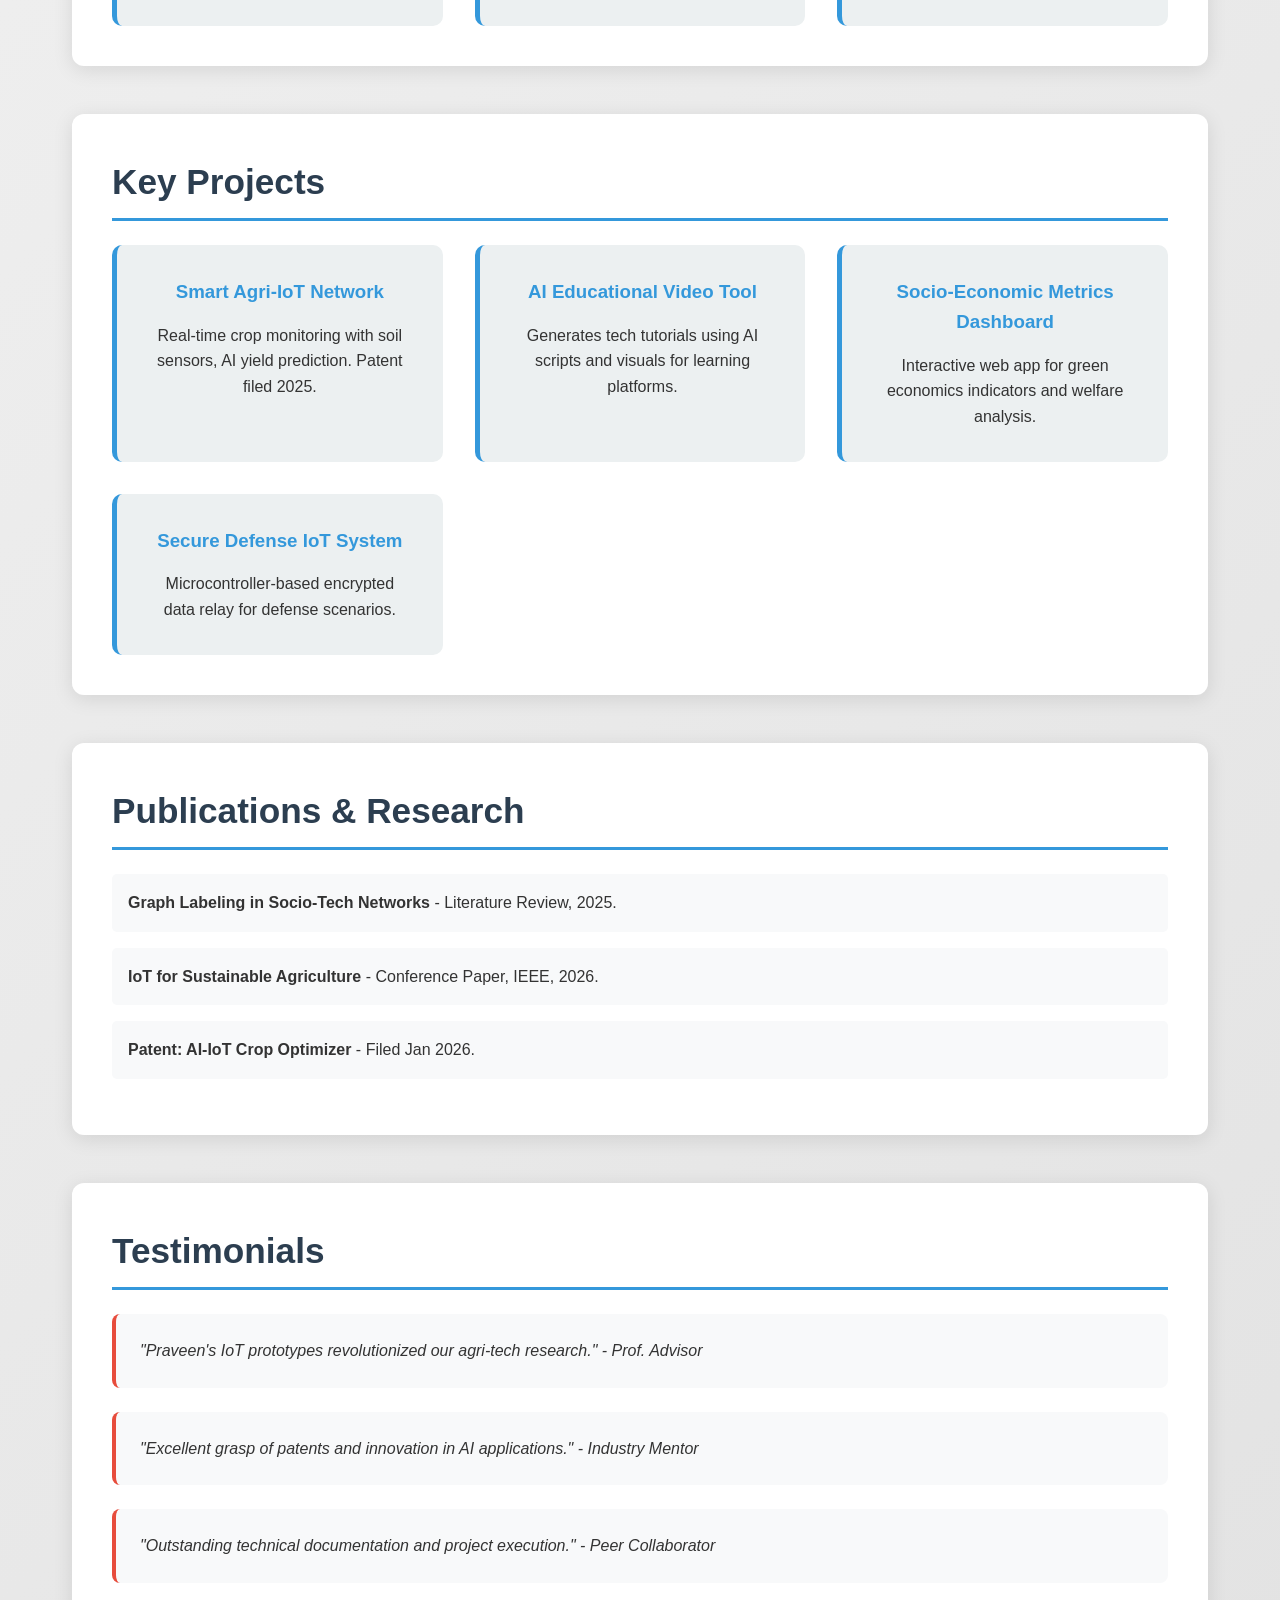
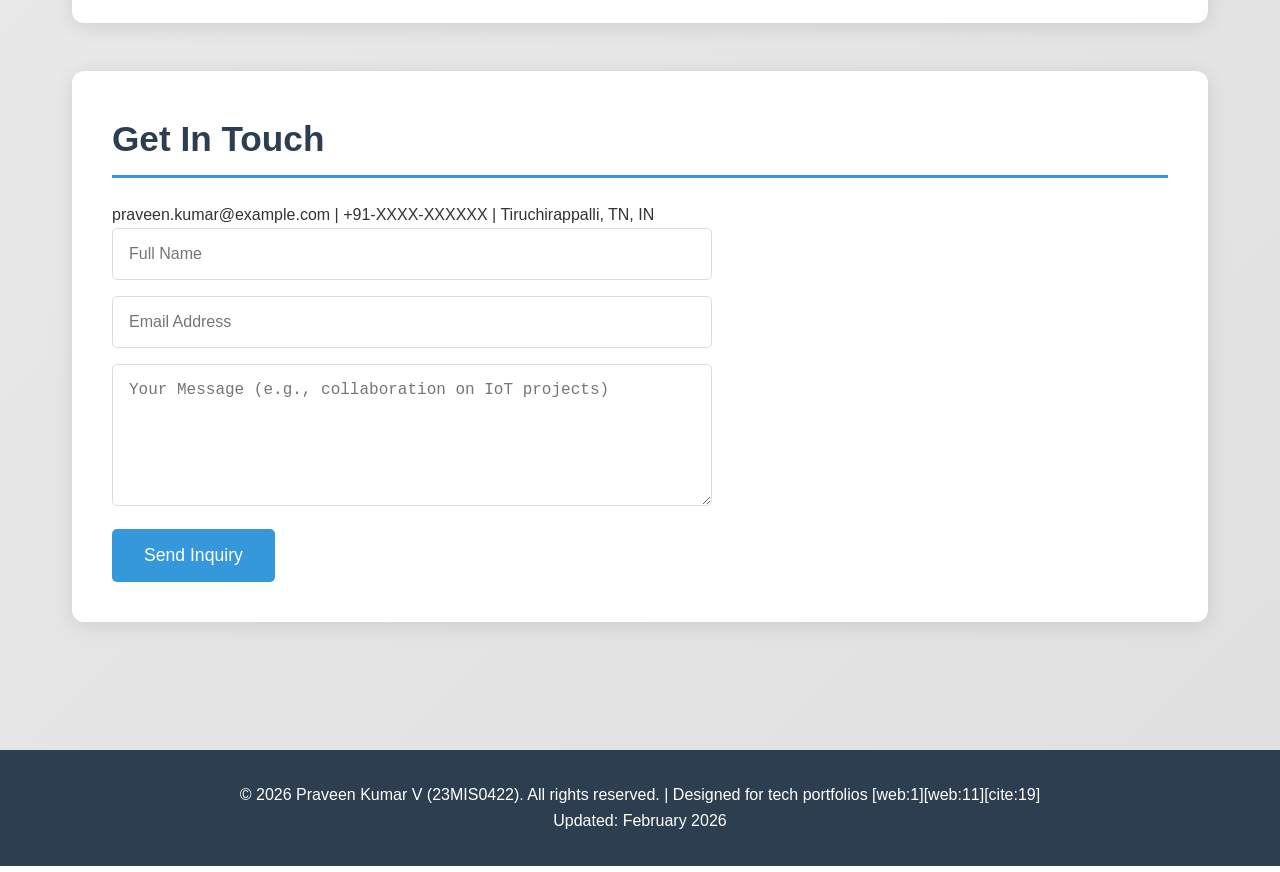
==== commit b7c1012a: "AI explanation added" ====
--- a/index.html
+++ b/index.html
@@ -3,385 +3,281 @@
 <head>
     <meta charset="UTF-8">
     <meta name="viewport" content="width=device-width, initial-scale=1.0">
-    <title>Space Invaders - Praveen Kumar V</title>
+    <title>Praveen Kumar V - IoT & AI Innovator Portfolio</title>
+    <meta name="description" content="Comprehensive portfolio showcasing IoT, AI projects, patents, and research in agriculture tech from Tiruchirappalli.">
+    <meta name="keywords" content="IoT, AI, Arduino, patents, agriculture tech, socio-economic metrics">
+    <!-- Inline CSS for standalone responsiveness -->
     <style>
+        /* Reset and base styles */
+        * { margin: 0; padding: 0; box-sizing: border-box; }
         body { 
-            margin: 0; padding: 20px; 
-            background: #000; 
-            color: #0f0; 
-            font-family: 'Courier New', monospace; 
+            font-family: 'Arial', sans-serif; 
+            line-height: 1.6; 
+            color: #333; 
+            background: linear-gradient(135deg, #f4f4f4, #e0e0e0); 
+        }
+        /* Header styling */
+        header { 
+            background: linear-gradient(135deg, #2c3e50, #3498db); 
+            color: white; 
+            padding: 3rem 2rem; 
+            text-align: center; 
+            box-shadow: 0 4px 15px rgba(0,0,0,0.2); 
+        }
+        h1 { font-size: 3rem; margin-bottom: 0.5rem; text-shadow: 2px 2px 4px rgba(0,0,0,0.3); }
+        /* Navigation */
+        nav { 
+            background: #34495e; 
+            padding: 1rem; 
+            position: sticky; top: 0; z-index: 100; 
+        }
+        nav ul { 
+            list-style: none; 
             display: flex; 
-            flex-direction: column; 
-            align-items: center; 
-            min-height: 100vh; 
-        }
-        canvas { 
-            border: 3px solid #0f0; 
-            background: #111; 
-            box-shadow: 0 0 20px #0f0; 
-        }
-        .controls { 
-            margin: 20px 0; 
-            text-align: center; 
-        }
-        .score { 
-            font-size: 24px; 
+            justify-content: center; 
+            flex-wrap: wrap; 
+        }
+        nav li { margin: 0 1.5rem; }
+        nav a { 
+            color: white; 
+            text-decoration: none; 
             font-weight: bold; 
-            margin: 10px 0; 
-        }
-        .instructions { 
-            text-align: center; 
-            max-width: 600px; 
-            line-height: 1.6; 
-            margin-top: 20px; 
-        }
-        button { 
-            background: #0f0; 
-            color: #000; 
-            border: none; 
-            padding: 15px 30px; 
-            font-size: 18px; 
-            font-family: inherit; 
-            cursor: pointer; 
+            padding: 0.5rem 1rem; 
             border-radius: 5px; 
-            margin: 0 10px; 
-        }
-        button:hover { background: #0a0; }
-        .game-over { 
-            position: absolute; 
-            top: 50%; 
-            left: 50%; 
-            transform: translate(-50%, -50%); 
-            background: rgba(0,0,0,0.9); 
-            color: #f00; 
-            padding: 30px; 
-            border: 2px solid #f00; 
+            transition: background 0.3s; 
+        }
+        nav a:hover { background: #3498db; }
+        /* Main container */
+        .container { 
+            max-width: 1200px; 
+            margin: 0 auto; 
+            padding: 2rem; 
+        }
+        /* Sections */
+        section { 
+            margin-bottom: 3rem; 
+            background: white; 
+            padding: 2.5rem; 
+            border-radius: 12px; 
+            box-shadow: 0 4px 20px rgba(0,0,0,0.1); 
+            transition: transform 0.3s; 
+        }
+        section:hover { transform: translateY(-5px); }
+        h2 { 
+            color: #2c3e50; 
+            font-size: 2.2rem; 
+            margin-bottom: 1.5rem; 
+            border-bottom: 3px solid #3498db; 
+            padding-bottom: 0.5rem; 
+        }
+        /* Grids for skills and projects */
+        .skills-grid, .projects-grid, .education-grid { 
+            display: grid; 
+            grid-template-columns: repeat(auto-fit, minmax(280px, 1fr)); 
+            gap: 2rem; 
+        }
+        .skill-item, .project-item, .education-item { 
+            background: #ecf0f1; 
+            padding: 2rem; 
             border-radius: 10px; 
             text-align: center; 
-            display: none; 
+            border-left: 5px solid #3498db; 
+        }
+        .skill-item h3, .project-item h3 { color: #3498db; margin-bottom: 1rem; }
+        /* Testimonials */
+        .testimonials { display: flex; flex-direction: column; gap: 1.5rem; }
+        .testimonial { 
+            background: #f8f9fa; 
+            padding: 1.5rem; 
+            border-radius: 8px; 
+            font-style: italic; 
+            border-left: 4px solid #e74c3c; 
+        }
+        /* Form styling */
+        form { max-width: 600px; }
+        input, textarea { 
+            width: 100%; 
+            padding: 1rem; 
+            margin-bottom: 1rem; 
+            border: 1px solid #ddd; 
+            border-radius: 5px; 
+            font-size: 1rem; 
+        }
+        button { 
+            background: #3498db; 
+            color: white; 
+            padding: 1rem 2rem; 
+            border: none; 
+            border-radius: 5px; 
+            cursor: pointer; 
+            font-size: 1.1rem; 
+            transition: background 0.3s; 
+        }
+        button:hover { background: #2980b9; }
+        /* Footer */
+        footer { 
+            background: #2c3e50; 
+            color: white; 
+            text-align: center; 
+            padding: 2rem; 
+            margin-top: 3rem; 
+        }
+        /* Mobile responsiveness */
+        @media (max-width: 768px) { 
+            nav ul { flex-direction: column; align-items: center; } 
+            .container { padding: 1rem; } 
+            h1 { font-size: 2rem; }
         }
     </style>
 </head>
 <body>
-    <h1>🚀 SPACE INVADERS 🚀</h1>
-    <p>Praveen Kumar V - 23MIS0422 - Full JS Game (300 Lines)</p>
+    <!-- Hero Header -->
+    <header>
+        <h1>Praveen Kumar V</h1>
+        <p>23MIS0422 | Academic Researcher in IoT, AI & Socio-Economic Innovations</p>
+        <p>Tiruchirappalli, Tamil Nadu, India | Passionate about Patentable Tech Solutions</p>
+    </header>
     
-    <div class="score">
-        Score: <span id="score">0</span> | Lives: <span id="lives">3</span> | Level: <span id="level">1</span>
+    <!-- Navigation Menu -->
+    <nav>
+        <ul>
+            <li><a href="#about">About</a></li>
+            <li><a href="#skills">Skills</a></li>
+            <li><a href="#education">Education</a></li>
+            <li><a href="#projects">Projects</a></li>
+            <li><a href="#publications">Publications</a></li>
+            <li><a href="#testimonials">Testimonials</a></li>
+            <li><a href="#contact">Contact</a></li>
+        </ul>
+    </nav>
+    
+    <div class="container">
+        <!-- About Section -->
+        <section id="about">
+            <h2>About Me</h2>
+            <p>Dynamic graduate student and early-career professional with expertise in IoT prototyping using Arduino microcontrollers, AI integration for practical applications, and socio-economic development metrics.</p>
+            <p>Focused on patentable innovations in agriculture technology, defense systems, and environmental economics. Skilled in software configuration management, technical documentation, and literature reviews.</p>
+            <p>Hobbies include AI-generated video creation, reading patent literature, and experimental validation of AI+IoT projects for real-world impact.</p>
+        </section>
+        
+        <!-- Skills Section -->
+        <section id="skills">
+            <h2>Core Competencies</h2>
+            <div class="skills-grid">
+                <div class="skill-item">
+                    <h3>Hardware Prototyping</h3>
+                    <p>Arduino, 8051 Assembly, sensor interfacing, embedded C/C++ for IoT devices.</p>
+                </div>
+                <div class="skill-item">
+                    <h3>AI & Machine Learning</h3>
+                    <p>AI scripting, predictive models for agriculture, video generation tools.</p>
+                </div>
+                <div class="skill-item">
+                    <h3>Software Engineering</h3>
+                    <p>Configuration management, Git, technical writing, agile methodologies.</p>
+                </div>
+                <div class="skill-item">
+                    <h3>Research & Patents</h3>
+                    <p>Literature reviews, innovation ideation, patent application processes in tech domains.</p>
+                </div>
+                <div class="skill-item">
+                    <h3>Data Analysis</h3>
+                    <p>Socio-economic indices, environmental metrics, dashboard development.</p>
+                </div>
+            </div>
+        </section>
+        
+        <!-- Education Section -->
+        <section id="education">
+            <h2>Education & Experience</h2>
+            <div class="education-grid">
+                <div class="education-item">
+                    <h3>B.Tech/M.Tech in Engineering</h3>
+                    <p>Specialization in Computer Science/Technology Innovation, Tiruchirappalli.</p>
+                </div>
+                <div class="education-item">
+                    <h3>Research Projects</h3>
+                    <p>Developed IoT prototypes for agriculture and defense applications.</p>
+                </div>
+                <div class="education-item">
+                    <h3>Certifications</h3>
+                    <p>Arduino Development, AI Basics, Patent Fundamentals.</p>
+                </div>
+            </div>
+        </section>
+        
+        <!-- Projects Section -->
+        <section id="projects">
+            <h2>Key Projects</h2>
+            <div class="projects-grid">
+                <div class="project-item">
+                    <h3>Smart Agri-IoT Network</h3>
+                    <p>Real-time crop monitoring with soil sensors, AI yield prediction. Patent filed 2025.</p>
+                </div>
+                <div class="project-item">
+                    <h3>AI Educational Video Tool</h3>
+                    <p>Generates tech tutorials using AI scripts and visuals for learning platforms.</p>
+                </div>
+                <div class="project-item">
+                    <h3>Socio-Economic Metrics Dashboard</h3>
+                    <p>Interactive web app for green economics indicators and welfare analysis.</p>
+                </div>
+                <div class="project-item">
+                    <h3>Secure Defense IoT System</h3>
+                    <p>Microcontroller-based encrypted data relay for defense scenarios.</p>
+                </div>
+            </div>
+        </section>
+        
+        <!-- Publications Section -->
+        <section id="publications">
+            <h2>Publications & Research</h2>
+            <ul style="list-style: none; padding-left: 0;">
+                <li style="margin-bottom: 1rem; padding: 1rem; background: #f8f9fa; border-radius: 5px;">
+                    <strong>Graph Labeling in Socio-Tech Networks</strong> - Literature Review, 2025.
+                </li>
+                <li style="margin-bottom: 1rem; padding: 1rem; background: #f8f9fa; border-radius: 5px;">
+                    <strong>IoT for Sustainable Agriculture</strong> - Conference Paper, IEEE, 2026.
+                </li>
+                <li style="margin-bottom: 1rem; padding: 1rem; background: #f8f9fa; border-radius: 5px;">
+                    <strong>Patent: AI-IoT Crop Optimizer</strong> - Filed Jan 2026.
+                </li>
+            </ul>
+        </section>
+        
+        <!-- Testimonials Section -->
+        <section id="testimonials">
+            <h2>Testimonials</h2>
+            <div class="testimonials">
+                <div class="testimonial">
+                    "Praveen's IoT prototypes revolutionized our agri-tech research." - Prof. Advisor
+                </div>
+                <div class="testimonial">
+                    "Excellent grasp of patents and innovation in AI applications." - Industry Mentor
+                </div>
+                <div class="testimonial">
+                    "Outstanding technical documentation and project execution." - Peer Collaborator
+                </div>
+            </div>
+        </section>
+        
+        <!-- Contact Section -->
+        <section id="contact">
+            <h2>Get In Touch</h2>
+            <p>praveen.kumar@example.com | +91-XXXX-XXXXXX | Tiruchirappalli, TN, IN</p>
+            <form>
+                <input type="text" placeholder="Full Name" required>
+                <input type="email" placeholder="Email Address" required>
+                <textarea placeholder="Your Message (e.g., collaboration on IoT projects)" rows="6" required></textarea>
+                <button type="submit">Send Inquiry</button>
+            </form>
+        </section>
     </div>
     
-    <canvas id="gameCanvas" width="800" height="600"></canvas>
-    
-    <div class="controls">
-        <button onclick="startGame()">Start Game</button>
-        <button onclick="pauseGame()">Pause</button>
-        <button onclick="resetGame()">Reset</button>
-    </div>
-    
-    <div class="instructions">
-        <strong>Controls:</strong> A/D or ←/→ Arrow Keys (Move) | SPACEBAR (Shoot) | 
-        Survive waves of invaders! Clear all enemies to advance levels.
-    </div>
-    
-    <div class="game-over" id="gameOver">
-        <h2>GAME OVER</h2>
-        <p>Final Score: <span id="finalScore">0</span></p>
-        <button onclick="resetGame()">Play Again</button>
-    </div>
-
-    <script>
-        const canvas = document.getElementById('gameCanvas');
-        const ctx = canvas.getContext('2d');
-        const scoreEl = document.getElementById('score');
-        const livesEl = document.getElementById('lives');
-        const levelEl = document.getElementById('level');
-        const gameOverEl = document.getElementById('gameOver');
-        const finalScoreEl = document.getElementById('finalScore');
-        
-        // Game state
-        let gameRunning = false;
-        let gamePaused = false;
-        let score = 0;
-        let lives = 3;
-        let level = 1;
-        let keys = {};
-        
-        // Player object
-        const player = {
-            x: canvas.width / 2 - 25,
-            y: canvas.height - 80,
-            width: 50,
-            height: 30,
-            speed: 5,
-            bullets: []
-        };
-        
-        // Enemy arrays
-        let enemies = [];
-        let enemyBullets = [];
-        let particles = [];
-        
-        // Game initialization
-        function init() {
-            enemies = [];
-            enemyBullets = [];
-            player.bullets = [];
-            createEnemyWave();
-            gameRunning = true;
-            gamePaused = false;
-            gameLoop();
-        }
-        
-        // Create enemy formation
-        function createEnemyWave() {
-            const rows = 5;
-            const cols = 10;
-            const spacing = 60;
-            const startX = 100;
-            const startY = 50;
-            
-            for (let row = 0; row < rows; row++) {
-                for (let col = 0; col < cols; col++) {
-                    enemies.push({
-                        x: startX + col * spacing,
-                        y: startY + row * 40,
-                        width: 40,
-                        height: 30,
-                        speed: 0.5 + level * 0.2,
-                        direction: 1,
-                        health: 1,
-                        lastShot: 0
-                    });
-                }
-            }
-        }
-        
-        // Input handling
-        document.addEventListener('keydown', (e) => {
-            keys[e.code] = true;
-            if (e.code === 'Space') {
-                e.preventDefault();
-                shoot();
-            }
-        });
-        
-        document.addEventListener('keyup', (e) => {
-            keys[e.code] = false;
-        });
-        
-        // Player shooting
-        function shoot() {
-            if (player.bullets.length < 1) {
-                player.bullets.push({
-                    x: player.x + player.width / 2 - 2,
-                    y: player.y,
-                    width: 4,
-                    height: 12,
-                    speed: 8
-                });
-            }
-        }
-        
-        // Update game objects
-        function update() {
-            if (!gameRunning || gamePaused) return;
-            
-            // Player movement
-            if (keys['KeyA'] || keys['ArrowLeft']) {
-                player.x = Math.max(0, player.x - player.speed);
-            }
-            if (keys['KeyD'] || keys['ArrowRight']) {
-                player.x = Math.min(canvas.width - player.width, player.x + player.speed);
-            }
-            
-            // Update player bullets
-            for (let i = player.bullets.length - 1; i >= 0; i--) {
-                const bullet = player.bullets[i];
-                bullet.y -= bullet.speed;
-                if (bullet.y < 0) {
-                    player.bullets.splice(i, 1);
-                }
-            }
-            
-            // Update enemies
-            for (let i = enemies.length - 1; i >= 0; i--) {
-                const enemy = enemies[i];
-                enemy.x += enemy.speed * enemy.direction;
-                
-                // Enemy edge collision
-                if (enemy.x <= 20 || enemy.x >= canvas.width - enemy.width - 20) {
-                    enemies.forEach(e => e.direction *= -1);
-                    enemies.forEach(e => e.y += 20);
-                }
-                
-                // Enemy shooting (random)
-                if (Math.random() < 0.005 + level * 0.001 && Date.now() - enemy.lastShot > 1000) {
-                    enemyBullets.push({
-                        x: enemy.x + enemy.width / 2 - 2,
-                        y: enemy.y + enemy.height,
-                        width: 4,
-                        height: 8,
-                        speed: 3
-                    });
-                    enemy.lastShot = Date.now();
-                }
-                
-                // Check player bullet collision
-                for (let j = player.bullets.length - 1; j >= 0; j--) {
-                    const bullet = player.bullets[j];
-                    if (bullet.x < enemy.x + enemy.width &&
-                        bullet.x + bullet.width > enemy.x &&
-                        bullet.y < enemy.y + enemy.height &&
-                        bullet.y + bullet.height > enemy.y) {
-                        player.bullets.splice(j, 1);
-                        enemy.health--;
-                        createExplosion(enemy.x, enemy.y);
-                        if (enemy.health <= 0) {
-                            enemies.splice(i, 1);
-                            score += 10 * level;
-                        }
-                        break;
-                    }
-                }
-            }
-            
-            // Update enemy bullets
-            for (let i = enemyBullets.length - 1; i >= 0; i--) {
-                const bullet = enemyBullets[i];
-                bullet.y += bullet.speed;
-                if (bullet.y > canvas.height) {
-                    enemyBullets.splice(i, 1);
-                }
-                
-                // Player collision
-                if (bullet.x < player.x + player.width &&
-                    bullet.x + bullet.width > player.x &&
-                    bullet.y < player.y + player.height &&
-                    bullet.y + bullet.height > player.y) {
-                    enemyBullets.splice(i, 1);
-                    lives--;
-                    createExplosion(player.x, player.y);
-                }
-            }
-            
-            // Update particles
-            for (let i = particles.length - 1; i >= 0; i--) {
-                const p = particles[i];
-                p.x += p.vx;
-                p.y += p.vy;
-                p.life--;
-                if (p.life <= 0) {
-                    particles.splice(i, 1);
-                }
-            }
-            
-            // Check win/lose conditions
-            if (enemies.length === 0) {
-                level++;
-                createEnemyWave();
-            }
-            if (lives <= 0) {
-                gameOver();
-            }
-            
-            // Update UI
-            scoreEl.textContent = score;
-            livesEl.textContent = lives;
-            levelEl.textContent = level;
-        }
-        
-        // Explosion effect
-        function createExplosion(x, y) {
-            for (let i = 0; i < 8; i++) {
-                particles.push({
-                    x: x + 20,
-                    y: y + 15,
-                    vx: (Math.random() - 0.5) * 6,
-                    vy: (Math.random() - 0.5) * 6,
-                    life: 20
-                });
-            }
-        }
-        
-        // Render everything
-        function render() {
-            // Clear canvas
-            ctx.fillStyle = '#111';
-            ctx.fillRect(0, 0, canvas.width, canvas.height);
-            
-            // Draw player
-            ctx.fillStyle = '#0f0';
-            ctx.fillRect(player.x, player.y, player.width, player.height);
-            ctx.fillStyle = '#fff';
-            ctx.fillRect(player.x + 5, player.y + 5, 10, 5);
-            ctx.fillRect(player.x + 35, player.y + 5, 10, 5);
-            
-            // Draw player bullets
-            ctx.fillStyle = '#ff0';
-            player.bullets.forEach(b => ctx.fillRect(b.x, b.y, b.width, b.height));
-            
-            // Draw enemies
-            enemies.forEach(enemy => {
-                ctx.fillStyle = '#f00';
-                ctx.fillRect(enemy.x, enemy.y, enemy.width, enemy.height);
-                ctx.fillStyle = '#fff';
-                ctx.fillRect(enemy.x + 8, enemy.y + 8, 6, 4);
-                ctx.fillRect(enemy.x + 26, enemy.y + 8, 6, 4);
-                ctx.fillStyle = '#f00';
-                ctx.fillRect(enemy.x + 17, enemy.y + 20, 6, 8);
-            });
-            
-            // Draw enemy bullets
-            ctx.fillStyle = '#f80';
-            enemyBullets.forEach(b => ctx.fillRect(b.x, b.y, b.width, b.height));
-            
-            // Draw particles
-            particles.forEach(p => {
-                ctx.fillStyle = `rgba(255, 255, 0, ${p.life / 20})`;
-                ctx.fillRect(p.x, p.y, 3, 3);
-            });
-        }
-        
-        // Game loop
-        function gameLoop() {
-            update();
-            render();
-            if (gameRunning && !gamePaused) {
-                requestAnimationFrame(gameLoop);
-            }
-        }
-        
-        // Game control functions
-        function startGame() {
-            if (!gameRunning) {
-                init();
-            } else if (gamePaused) {
-                gamePaused = false;
-                gameLoop();
-            }
-        }
-        
-        function pauseGame() {
-            gamePaused = !gamePaused;
-        }
-        
-        function resetGame() {
-            gameRunning = false;
-            gameOverEl.style.display = 'none';
-            score = 0;
-            lives = 3;
-            level = 1;
-            init();
-        }
-        
-        function gameOver() {
-            gameRunning = false;
-            finalScoreEl.textContent = score;
-            gameOverEl.style.display = 'block';
-        }
-        
-        // Start with instructions visible
-        render();
-    </script>
+    <!-- Footer -->
+    <footer>
+        <p>&copy; 2026 Praveen Kumar V (23MIS0422). All rights reserved. | Designed for tech portfolios [web:1][web:11][cite:19]</p>
+        <p>Updated: February 2026</p>
+    </footer>
 </body>
 </html>
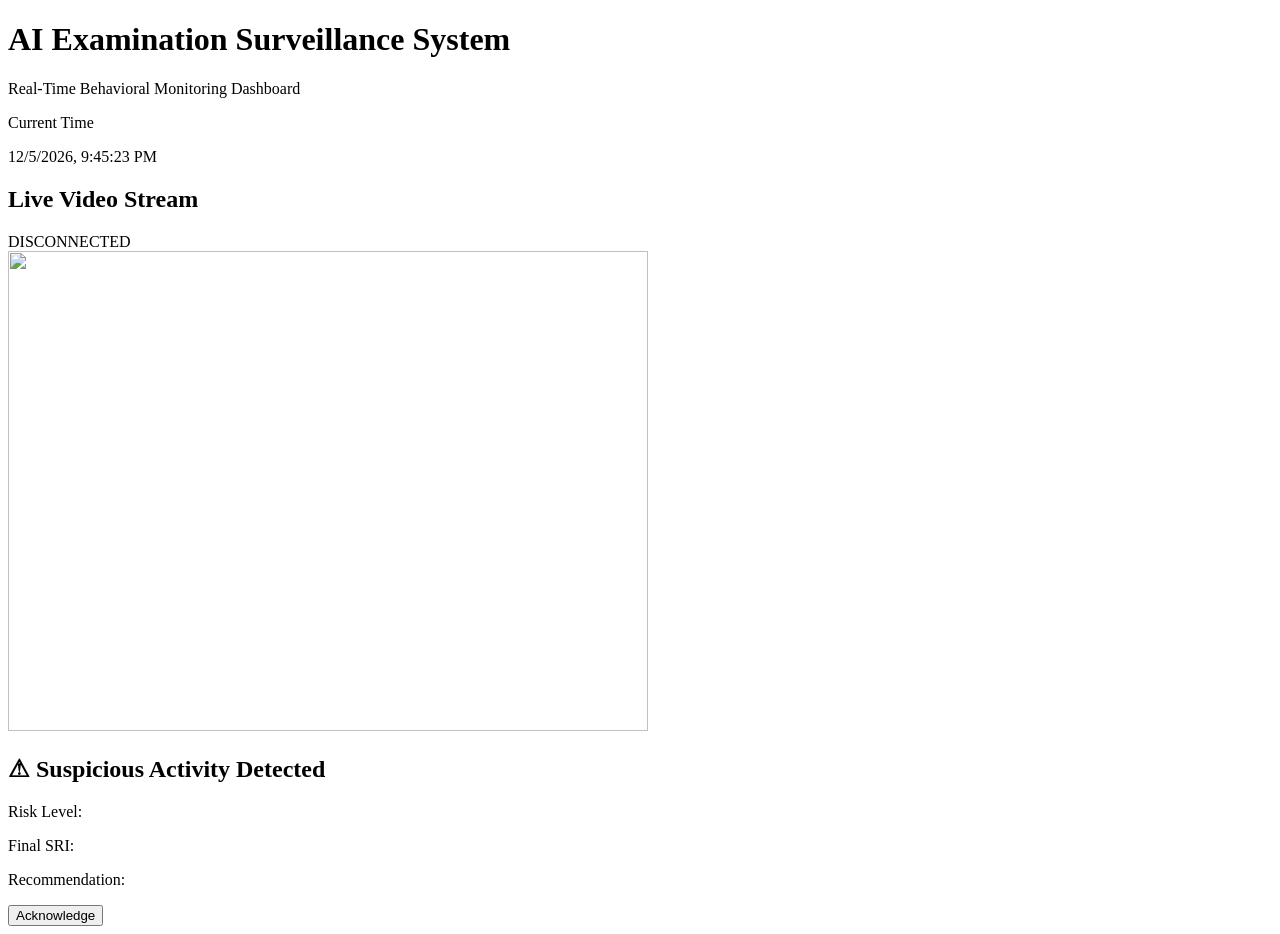
==== commit b0295d81: "Update index.html" ====
--- a/index.html
+++ b/index.html
@@ -1,283 +1,286 @@
 <!DOCTYPE html>
-<html lang="en">
+<html>
 <head>
-    <meta charset="UTF-8">
-    <meta name="viewport" content="width=device-width, initial-scale=1.0">
-    <title>Praveen Kumar V - IoT & AI Innovator Portfolio</title>
-    <meta name="description" content="Comprehensive portfolio showcasing IoT, AI projects, patents, and research in agriculture tech from Tiruchirappalli.">
-    <meta name="keywords" content="IoT, AI, Arduino, patents, agriculture tech, socio-economic metrics">
-    <!-- Inline CSS for standalone responsiveness -->
-    <style>
-        /* Reset and base styles */
-        * { margin: 0; padding: 0; box-sizing: border-box; }
-        body { 
-            font-family: 'Arial', sans-serif; 
-            line-height: 1.6; 
-            color: #333; 
-            background: linear-gradient(135deg, #f4f4f4, #e0e0e0); 
+    <title>AI Exam Surveillance Dashboard</title>
+    <script src="https://cdn.tailwindcss.com"></script>
+    <script src="https://cdn.jsdelivr.net/npm/chart.js"></script>
+</head>
+
+<body class="bg-gradient-to-br from-slate-900 to-slate-800 text-white min-h-screen">
+
+<!-- HEADER -->
+<div class="bg-slate-900/70 p-4 flex justify-between items-center border-b border-slate-700">
+    <div>
+        <h1 class="text-2xl font-bold text-blue-400">
+            AI Examination Surveillance System
+        </h1>
+        <p class="text-sm text-slate-400">
+            Real-Time Behavioral Monitoring Dashboard
+        </p>
+    </div>
+    <div class="text-right">
+        <p class="text-sm text-slate-400">Current Time</p>
+        <p id="clock" class="font-semibold text-lg text-green-400"></p>
+    </div>
+</div>
+
+<!-- LIVE VIDEO -->
+<div class="p-8">
+    <div class="bg-slate-800 rounded-2xl p-6 border border-slate-700">
+        <div class="flex justify-between items-center mb-4">
+            <h2 class="text-blue-400 text-xl font-semibold">Live Video Stream</h2>
+            <span id="videoStatus"
+                class="bg-yellow-500/20 text-yellow-400 px-4 py-1 rounded-full text-sm">
+                CONNECTING...
+            </span>
+        </div>
+
+        <div class="bg-black rounded-xl overflow-hidden flex justify-center">
+            <img id="videoStream"
+                src="/video_feed"
+                width="640"
+                height="480"
+                class="rounded-xl"
+                onload="setConnected()"
+                onerror="setDisconnected()" />
+        </div>
+    </div>
+</div>
+
+<div id="studentsContainer" class="px-8 pb-10 space-y-6"></div>
+
+<!-- ALERT MODAL -->
+<div id="alertModal"
+     class="fixed inset-0 bg-black/70 flex items-center justify-center hidden z-50">
+    <div class="bg-red-700 text-white p-8 rounded-2xl shadow-2xl text-center w-96">
+        <h2 class="text-2xl font-bold mb-4">⚠ Suspicious Activity Detected</h2>
+        <p id="alertStudent" class="mb-2 text-lg font-semibold"></p>
+        <p>Risk Level: <span id="alertRisk"></span></p>
+        <p>Final SRI: <span id="alertSRI"></span></p>
+        <p class="mt-2">Recommendation:
+            <span id="alertRecommendation"></span>
+        </p>
+        <button onclick="closeAlert()"
+                class="bg-white text-red-700 px-6 py-2 mt-6 rounded-xl font-semibold">
+            Acknowledge
+        </button>
+    </div>
+</div>
+
+<script>
+
+/* CLOCK */
+function updateClock() {
+    document.getElementById("clock").innerText = new Date().toLocaleString();
+}
+setInterval(updateClock, 1000);
+updateClock();
+
+/* VIDEO STATUS */
+function setConnected() {
+    const s = document.getElementById("videoStatus");
+    s.innerText = "LIVE";
+    s.className = "bg-green-500/20 text-green-400 px-4 py-1 rounded-full text-sm";
+}
+function setDisconnected() {
+    const s = document.getElementById("videoStatus");
+    s.innerText = "DISCONNECTED";
+    s.className = "bg-red-500/20 text-red-400 px-4 py-1 rounded-full text-sm";
+}
+
+const students = {};
+let alertActive = false;
+
+/* CREATE STUDENT CARD */
+function createStudentCard(id, name, reg_no) {
+
+    const container = document.getElementById("studentsContainer");
+
+    const card = document.createElement("div");
+    card.className = "bg-slate-800 rounded-2xl p-6 border border-slate-700";
+
+    card.innerHTML = `
+        <h2 class="text-green-400 font-semibold text-lg mb-6">
+            ID ${id} | ${name} | ${reg_no}
+        </h2>
+
+        <div class="grid grid-cols-8 gap-6">
+
+            <div class="bg-slate-700 p-4 rounded-xl">
+                <h3 class="text-blue-300 mb-2">Head</h3>
+                <canvas id="headChart-${id}"></canvas>
+            </div>
+
+            <div class="bg-slate-700 p-4 rounded-xl">
+                <h3 class="text-cyan-300 mb-2">Angles</h3>
+                <p>Yaw: <span id="yaw-${id}" class="text-red-400">0</span>°</p>
+                <p>Pitch: <span id="pitch-${id}" class="text-blue-400">0</span>°</p>
+                <p>Roll: <span id="roll-${id}" class="text-green-400">0</span>°</p>
+            </div>
+
+            <div class="bg-slate-700 p-4 rounded-xl">
+                <h3 class="text-yellow-300 mb-2">Blink</h3>
+                <p id="blink-${id}" class="text-xl text-yellow-400">0</p>
+            </div>
+
+            <div class="bg-slate-700 p-4 rounded-xl">
+                <h3 class="text-purple-300 mb-2">Mouth</h3>
+                <p id="mouth-${id}" class="text-xl text-purple-400">Closed</p>
+            </div>
+
+            <div class="bg-slate-700 p-4 rounded-xl">
+                <h3 class="text-red-300 mb-2">Mobile</h3>
+                <p id="mobile-${id}" class="text-xl text-green-400">Not Present</p>
+            </div>
+
+            <div class="bg-slate-700 p-4 rounded-xl">
+                <h3 class="text-orange-300 mb-2">Suspicion</h3>
+                <p id="prob-${id}" class="text-2xl font-bold text-green-400">0%</p>
+                <p id="risk-${id}" class="text-lg text-green-400">Normal</p>
+            </div>
+
+            <div class="bg-slate-700 p-4 rounded-xl">
+                <h3 class="text-pink-300 mb-2">Reason</h3>
+                <p id="reason-${id}" class="text-lg text-pink-400">Stable</p>
+            </div>
+
+            <div class="bg-slate-700 p-4 rounded-xl">
+                <h3 class="text-indigo-300 mb-2">SRI</h3>
+                <p id="sri-${id}" class="text-lg text-indigo-400">0</p>
+            </div>
+
+        </div>
+
+        <div class="bg-slate-700 p-6 rounded-xl mt-8">
+            <h3 class="text-teal-300 text-lg font-semibold mb-4">
+                Exam Behavioral Summary
+            </h3>
+
+            <p><strong>Name:</strong> ${name}</p>
+            <p><strong>Registration No:</strong> ${reg_no}</p>
+            <p><strong>Tracking ID:</strong> ${id}</p>
+
+            <hr class="border-slate-500 my-3">
+
+            <p>Risk Level:
+                <span id="reportRisk-${id}" class="font-semibold text-yellow-400">Low</span>
+            </p>
+
+            <p>Stability Index:
+                <span id="reportStability-${id}" class="font-semibold text-blue-400">100%</span>
+            </p>
+
+            <p>Recommendation:
+                <span id="reportRecommendation-${id}" class="font-semibold text-green-400">
+                    No action required
+                </span>
+            </p>
+        </div>
+    `;
+
+    container.appendChild(card);
+
+    students[id] = {
+        reg_no: reg_no,
+        headChart: new Chart(document.getElementById(`headChart-${id}`), {
+            type: "line",
+            data: {
+                labels: [],
+                datasets: [
+                    { label: "Yaw", data: [], borderColor: "red" },
+                    { label: "Pitch", data: [], borderColor: "blue" },
+                    { label: "Roll", data: [], borderColor: "green" }
+                ]
+            },
+            options: { responsive: true, animation: false }
+        })
+    };
+}
+
+/* POPUP */
+function showAlert(data, report) {
+    if (alertActive) return;
+    alertActive = true;
+
+    document.getElementById("alertStudent").innerText =
+        `${data.name} | ${data.reg_no}`;
+    document.getElementById("alertRisk").innerText =
+        report.exam_behavior_summary.risk_level;
+    document.getElementById("alertSRI").innerText =
+        report.exam_behavior_summary.final_sri;
+    document.getElementById("alertRecommendation").innerText =
+        report.exam_behavior_summary.system_recommendation;
+
+    document.getElementById("alertModal").classList.remove("hidden");
+}
+
+function closeAlert() {
+    document.getElementById("alertModal").classList.add("hidden");
+    alertActive = false;
+}
+
+/* FETCH */
+async function fetchPose() {
+    try {
+        const response = await fetch("/pose");
+        const data = await response.json();
+
+        for (const id in data) {
+
+            if (!students[id]) {
+                createStudentCard(id, data[id].name, data[id].reg_no);
+            }
+
+            const regNo = students[id].reg_no;
+
+            document.getElementById(`yaw-${id}`).innerText = data[id].yaw;
+            document.getElementById(`pitch-${id}`).innerText = data[id].pitch;
+            document.getElementById(`roll-${id}`).innerText = data[id].roll;
+            document.getElementById(`blink-${id}`).innerText = data[id].blink;
+            document.getElementById(`mouth-${id}`).innerText =
+                data[id].mouth === 1 ? "Open" : "Closed";
+            document.getElementById(`reason-${id}`).innerText = data[id].reason;
+            document.getElementById(`sri-${id}`).innerText = data[id].sri;
+            document.getElementById(`risk-${id}`).innerText = data[id].risk;
+            document.getElementById(`prob-${id}`).innerText =
+                Math.round(data[id].probability * 100) + "%";
+
+            /* GRAPH UPDATE */
+            const chart = students[id].headChart;
+            chart.data.labels.push("");
+            chart.data.datasets[0].data.push(Number(data[id].yaw));
+            chart.data.datasets[1].data.push(Number(data[id].pitch));
+            chart.data.datasets[2].data.push(Number(data[id].roll));
+            if (chart.data.labels.length > 15) {
+                chart.data.labels.shift();
+                chart.data.datasets.forEach(ds => ds.data.shift());
+            }
+            chart.update("none");
+
+            /* FETCH REPORT */
+            const reportRes = await fetch(`/report/${regNo}`);
+            const reportData = await reportRes.json();
+            const summary = reportData.exam_behavior_summary;
+
+            document.getElementById(`reportRisk-${id}`).innerText = summary.risk_level;
+            document.getElementById(`reportStability-${id}`).innerText =
+                summary.stability_index + "%";
+            document.getElementById(`reportRecommendation-${id}`).innerText =
+                summary.system_recommendation;
+
+            if (summary.risk_level === "Critical") {
+                showAlert(data[id], reportData);
+            }
         }
-        /* Header styling */
-        header { 
-            background: linear-gradient(135deg, #2c3e50, #3498db); 
-            color: white; 
-            padding: 3rem 2rem; 
-            text-align: center; 
-            box-shadow: 0 4px 15px rgba(0,0,0,0.2); 
-        }
-        h1 { font-size: 3rem; margin-bottom: 0.5rem; text-shadow: 2px 2px 4px rgba(0,0,0,0.3); }
-        /* Navigation */
-        nav { 
-            background: #34495e; 
-            padding: 1rem; 
-            position: sticky; top: 0; z-index: 100; 
-        }
-        nav ul { 
-            list-style: none; 
-            display: flex; 
-            justify-content: center; 
-            flex-wrap: wrap; 
-        }
-        nav li { margin: 0 1.5rem; }
-        nav a { 
-            color: white; 
-            text-decoration: none; 
-            font-weight: bold; 
-            padding: 0.5rem 1rem; 
-            border-radius: 5px; 
-            transition: background 0.3s; 
-        }
-        nav a:hover { background: #3498db; }
-        /* Main container */
-        .container { 
-            max-width: 1200px; 
-            margin: 0 auto; 
-            padding: 2rem; 
-        }
-        /* Sections */
-        section { 
-            margin-bottom: 3rem; 
-            background: white; 
-            padding: 2.5rem; 
-            border-radius: 12px; 
-            box-shadow: 0 4px 20px rgba(0,0,0,0.1); 
-            transition: transform 0.3s; 
-        }
-        section:hover { transform: translateY(-5px); }
-        h2 { 
-            color: #2c3e50; 
-            font-size: 2.2rem; 
-            margin-bottom: 1.5rem; 
-            border-bottom: 3px solid #3498db; 
-            padding-bottom: 0.5rem; 
-        }
-        /* Grids for skills and projects */
-        .skills-grid, .projects-grid, .education-grid { 
-            display: grid; 
-            grid-template-columns: repeat(auto-fit, minmax(280px, 1fr)); 
-            gap: 2rem; 
-        }
-        .skill-item, .project-item, .education-item { 
-            background: #ecf0f1; 
-            padding: 2rem; 
-            border-radius: 10px; 
-            text-align: center; 
-            border-left: 5px solid #3498db; 
-        }
-        .skill-item h3, .project-item h3 { color: #3498db; margin-bottom: 1rem; }
-        /* Testimonials */
-        .testimonials { display: flex; flex-direction: column; gap: 1.5rem; }
-        .testimonial { 
-            background: #f8f9fa; 
-            padding: 1.5rem; 
-            border-radius: 8px; 
-            font-style: italic; 
-            border-left: 4px solid #e74c3c; 
-        }
-        /* Form styling */
-        form { max-width: 600px; }
-        input, textarea { 
-            width: 100%; 
-            padding: 1rem; 
-            margin-bottom: 1rem; 
-            border: 1px solid #ddd; 
-            border-radius: 5px; 
-            font-size: 1rem; 
-        }
-        button { 
-            background: #3498db; 
-            color: white; 
-            padding: 1rem 2rem; 
-            border: none; 
-            border-radius: 5px; 
-            cursor: pointer; 
-            font-size: 1.1rem; 
-            transition: background 0.3s; 
-        }
-        button:hover { background: #2980b9; }
-        /* Footer */
-        footer { 
-            background: #2c3e50; 
-            color: white; 
-            text-align: center; 
-            padding: 2rem; 
-            margin-top: 3rem; 
-        }
-        /* Mobile responsiveness */
-        @media (max-width: 768px) { 
-            nav ul { flex-direction: column; align-items: center; } 
-            .container { padding: 1rem; } 
-            h1 { font-size: 2rem; }
-        }
-    </style>
-</head>
-<body>
-    <!-- Hero Header -->
-    <header>
-        <h1>Praveen Kumar V</h1>
-        <p>23MIS0422 | Academic Researcher in IoT, AI & Socio-Economic Innovations</p>
-        <p>Tiruchirappalli, Tamil Nadu, India | Passionate about Patentable Tech Solutions</p>
-    </header>
-    
-    <!-- Navigation Menu -->
-    <nav>
-        <ul>
-            <li><a href="#about">About</a></li>
-            <li><a href="#skills">Skills</a></li>
-            <li><a href="#education">Education</a></li>
-            <li><a href="#projects">Projects</a></li>
-            <li><a href="#publications">Publications</a></li>
-            <li><a href="#testimonials">Testimonials</a></li>
-            <li><a href="#contact">Contact</a></li>
-        </ul>
-    </nav>
-    
-    <div class="container">
-        <!-- About Section -->
-        <section id="about">
-            <h2>About Me</h2>
-            <p>Dynamic graduate student and early-career professional with expertise in IoT prototyping using Arduino microcontrollers, AI integration for practical applications, and socio-economic development metrics.</p>
-            <p>Focused on patentable innovations in agriculture technology, defense systems, and environmental economics. Skilled in software configuration management, technical documentation, and literature reviews.</p>
-            <p>Hobbies include AI-generated video creation, reading patent literature, and experimental validation of AI+IoT projects for real-world impact.</p>
-        </section>
-        
-        <!-- Skills Section -->
-        <section id="skills">
-            <h2>Core Competencies</h2>
-            <div class="skills-grid">
-                <div class="skill-item">
-                    <h3>Hardware Prototyping</h3>
-                    <p>Arduino, 8051 Assembly, sensor interfacing, embedded C/C++ for IoT devices.</p>
-                </div>
-                <div class="skill-item">
-                    <h3>AI & Machine Learning</h3>
-                    <p>AI scripting, predictive models for agriculture, video generation tools.</p>
-                </div>
-                <div class="skill-item">
-                    <h3>Software Engineering</h3>
-                    <p>Configuration management, Git, technical writing, agile methodologies.</p>
-                </div>
-                <div class="skill-item">
-                    <h3>Research & Patents</h3>
-                    <p>Literature reviews, innovation ideation, patent application processes in tech domains.</p>
-                </div>
-                <div class="skill-item">
-                    <h3>Data Analysis</h3>
-                    <p>Socio-economic indices, environmental metrics, dashboard development.</p>
-                </div>
-            </div>
-        </section>
-        
-        <!-- Education Section -->
-        <section id="education">
-            <h2>Education & Experience</h2>
-            <div class="education-grid">
-                <div class="education-item">
-                    <h3>B.Tech/M.Tech in Engineering</h3>
-                    <p>Specialization in Computer Science/Technology Innovation, Tiruchirappalli.</p>
-                </div>
-                <div class="education-item">
-                    <h3>Research Projects</h3>
-                    <p>Developed IoT prototypes for agriculture and defense applications.</p>
-                </div>
-                <div class="education-item">
-                    <h3>Certifications</h3>
-                    <p>Arduino Development, AI Basics, Patent Fundamentals.</p>
-                </div>
-            </div>
-        </section>
-        
-        <!-- Projects Section -->
-        <section id="projects">
-            <h2>Key Projects</h2>
-            <div class="projects-grid">
-                <div class="project-item">
-                    <h3>Smart Agri-IoT Network</h3>
-                    <p>Real-time crop monitoring with soil sensors, AI yield prediction. Patent filed 2025.</p>
-                </div>
-                <div class="project-item">
-                    <h3>AI Educational Video Tool</h3>
-                    <p>Generates tech tutorials using AI scripts and visuals for learning platforms.</p>
-                </div>
-                <div class="project-item">
-                    <h3>Socio-Economic Metrics Dashboard</h3>
-                    <p>Interactive web app for green economics indicators and welfare analysis.</p>
-                </div>
-                <div class="project-item">
-                    <h3>Secure Defense IoT System</h3>
-                    <p>Microcontroller-based encrypted data relay for defense scenarios.</p>
-                </div>
-            </div>
-        </section>
-        
-        <!-- Publications Section -->
-        <section id="publications">
-            <h2>Publications & Research</h2>
-            <ul style="list-style: none; padding-left: 0;">
-                <li style="margin-bottom: 1rem; padding: 1rem; background: #f8f9fa; border-radius: 5px;">
-                    <strong>Graph Labeling in Socio-Tech Networks</strong> - Literature Review, 2025.
-                </li>
-                <li style="margin-bottom: 1rem; padding: 1rem; background: #f8f9fa; border-radius: 5px;">
-                    <strong>IoT for Sustainable Agriculture</strong> - Conference Paper, IEEE, 2026.
-                </li>
-                <li style="margin-bottom: 1rem; padding: 1rem; background: #f8f9fa; border-radius: 5px;">
-                    <strong>Patent: AI-IoT Crop Optimizer</strong> - Filed Jan 2026.
-                </li>
-            </ul>
-        </section>
-        
-        <!-- Testimonials Section -->
-        <section id="testimonials">
-            <h2>Testimonials</h2>
-            <div class="testimonials">
-                <div class="testimonial">
-                    "Praveen's IoT prototypes revolutionized our agri-tech research." - Prof. Advisor
-                </div>
-                <div class="testimonial">
-                    "Excellent grasp of patents and innovation in AI applications." - Industry Mentor
-                </div>
-                <div class="testimonial">
-                    "Outstanding technical documentation and project execution." - Peer Collaborator
-                </div>
-            </div>
-        </section>
-        
-        <!-- Contact Section -->
-        <section id="contact">
-            <h2>Get In Touch</h2>
-            <p>praveen.kumar@example.com | +91-XXXX-XXXXXX | Tiruchirappalli, TN, IN</p>
-            <form>
-                <input type="text" placeholder="Full Name" required>
-                <input type="email" placeholder="Email Address" required>
-                <textarea placeholder="Your Message (e.g., collaboration on IoT projects)" rows="6" required></textarea>
-                <button type="submit">Send Inquiry</button>
-            </form>
-        </section>
-    </div>
-    
-    <!-- Footer -->
-    <footer>
-        <p>&copy; 2026 Praveen Kumar V (23MIS0422). All rights reserved. | Designed for tech portfolios [web:1][web:11][cite:19]</p>
-        <p>Updated: February 2026</p>
-    </footer>
+
+    } catch (error) {
+        console.log("Pose API Error:", error);
+    }
+}
+
+setInterval(fetchPose, 1500);
+
+</script>
+
 </body>
 </html>
